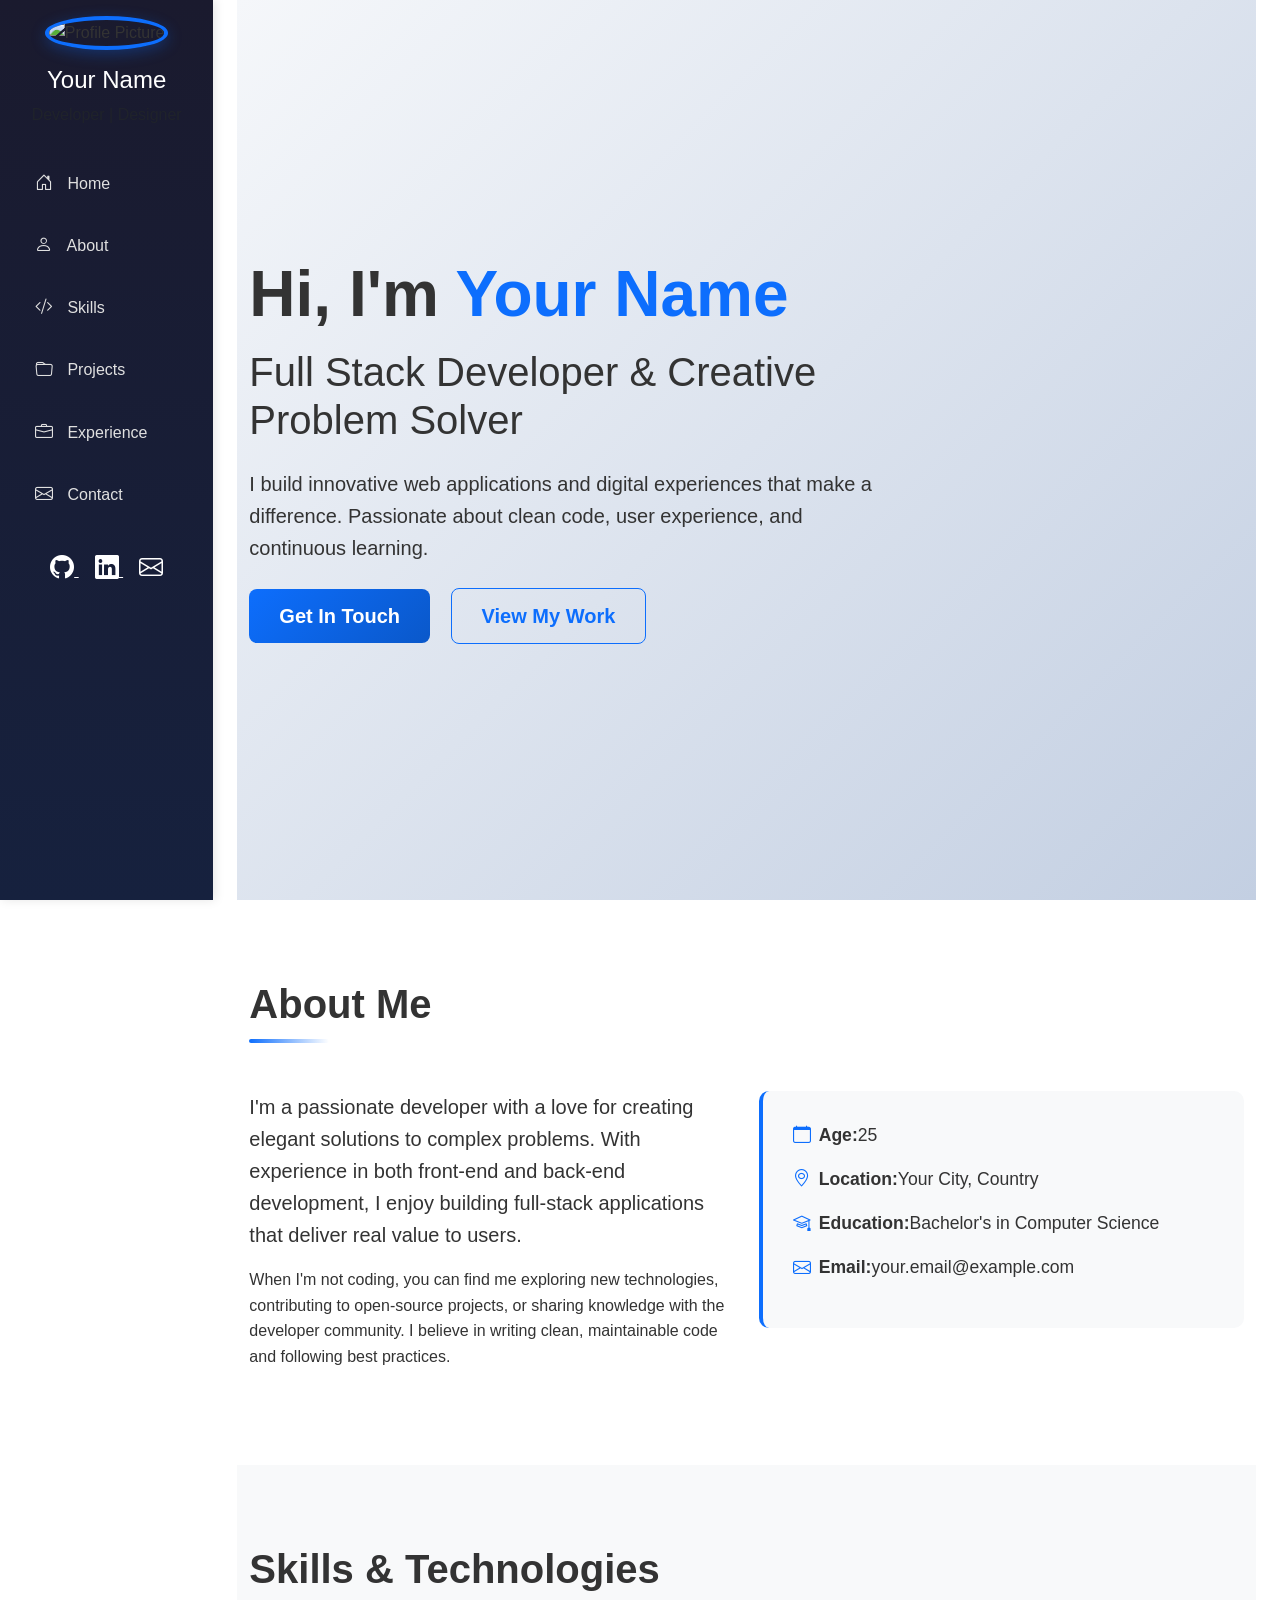
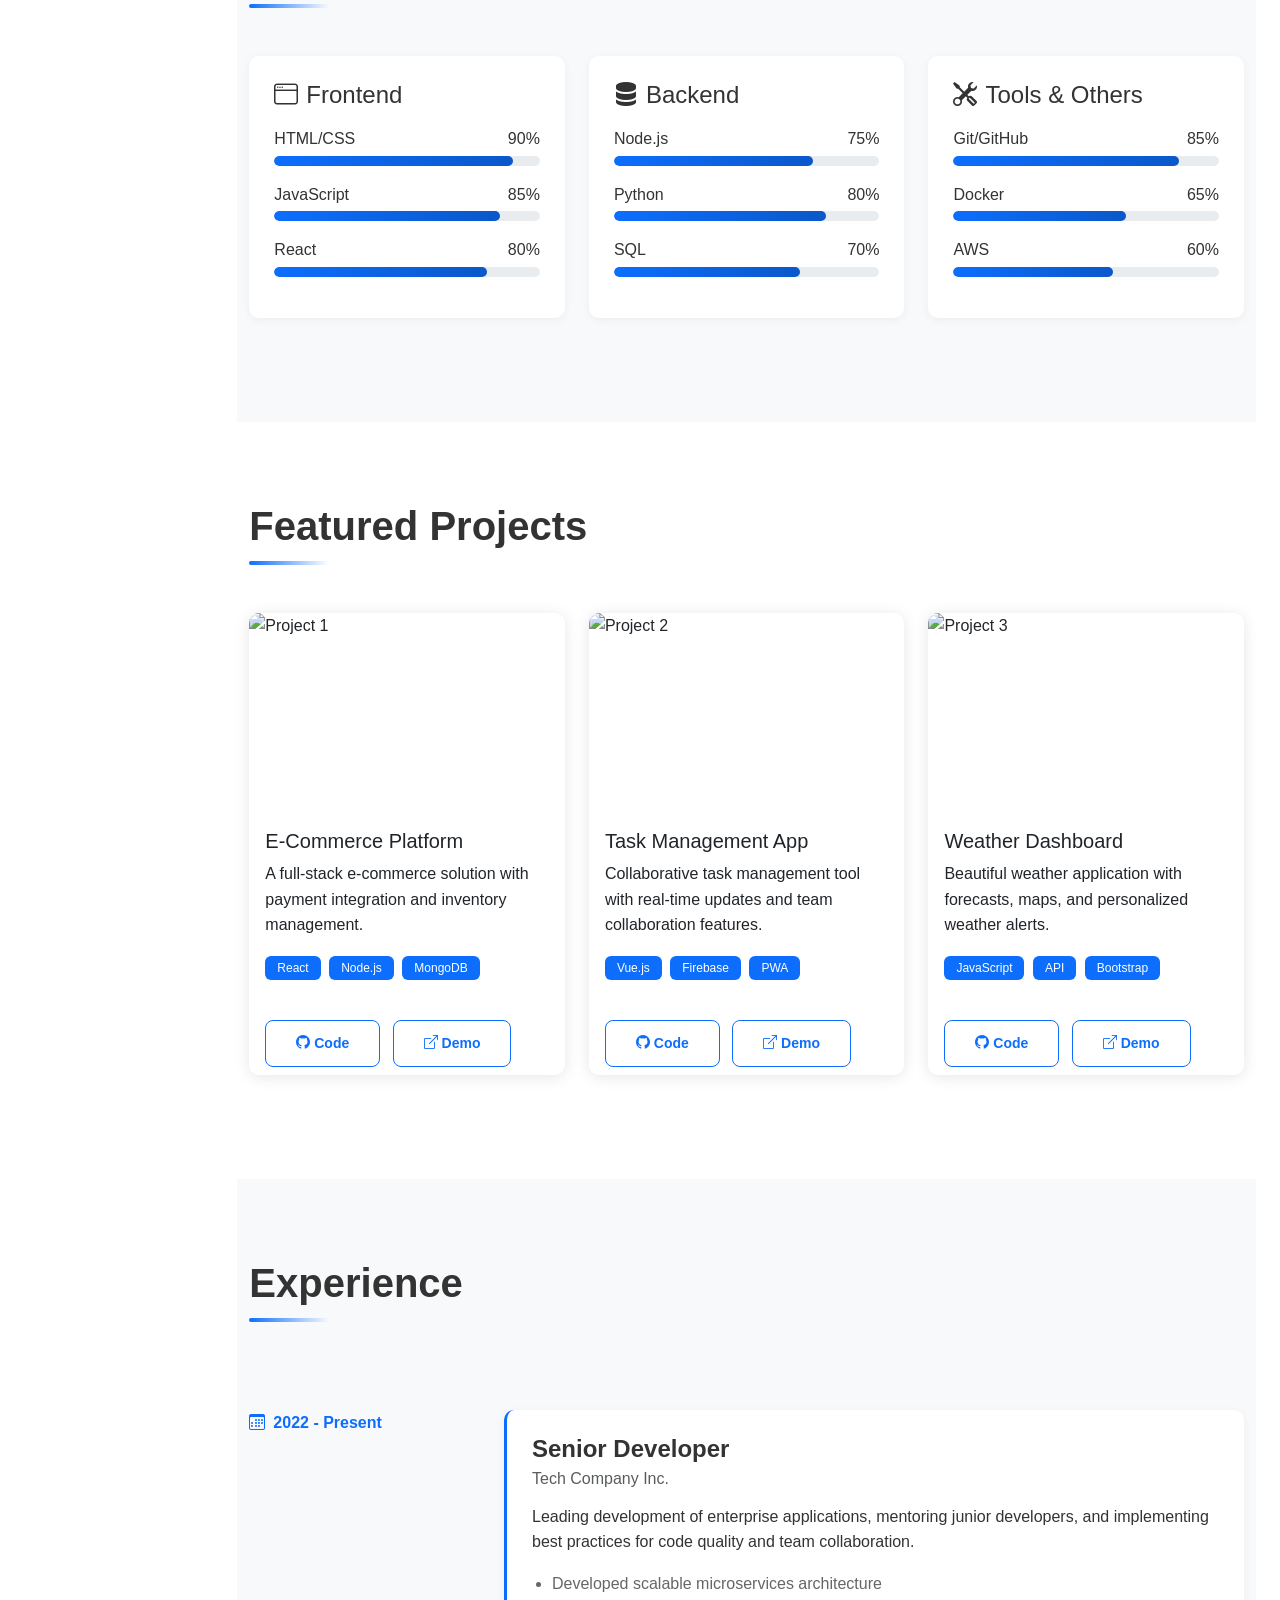
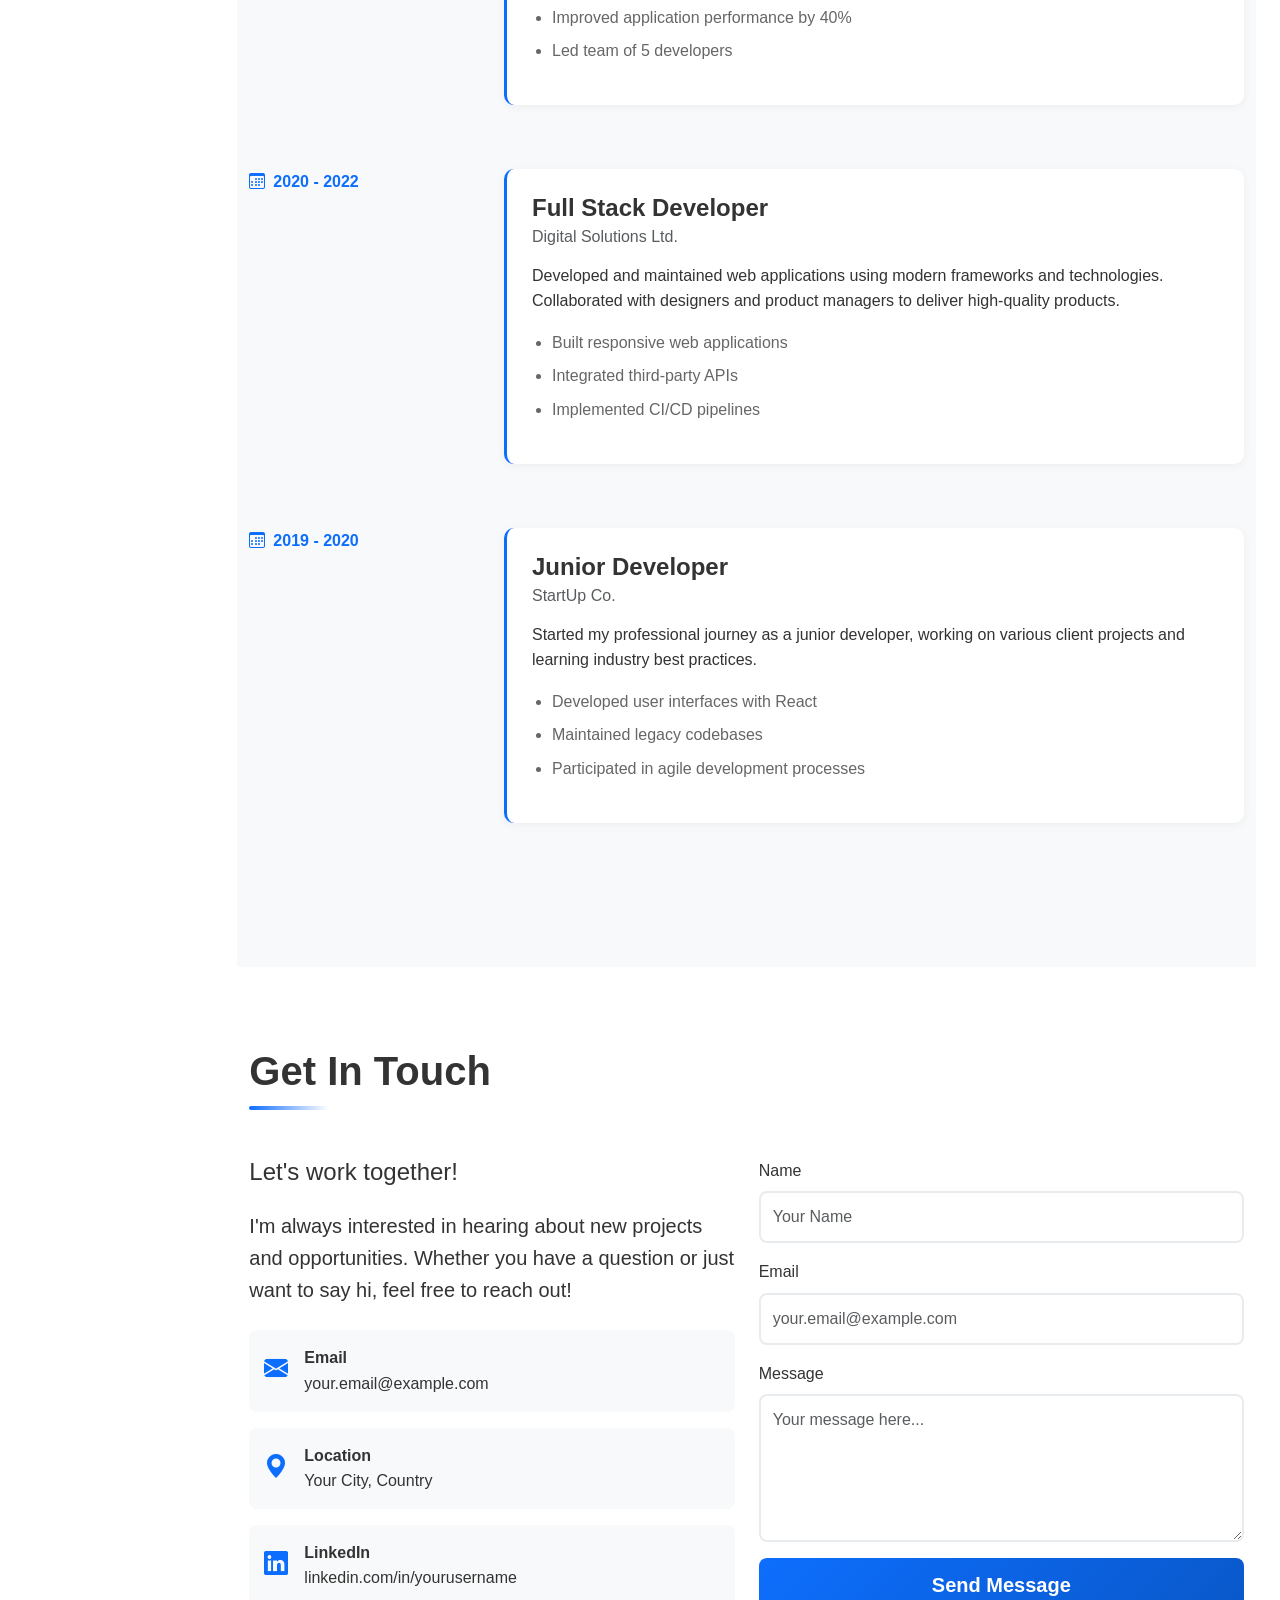
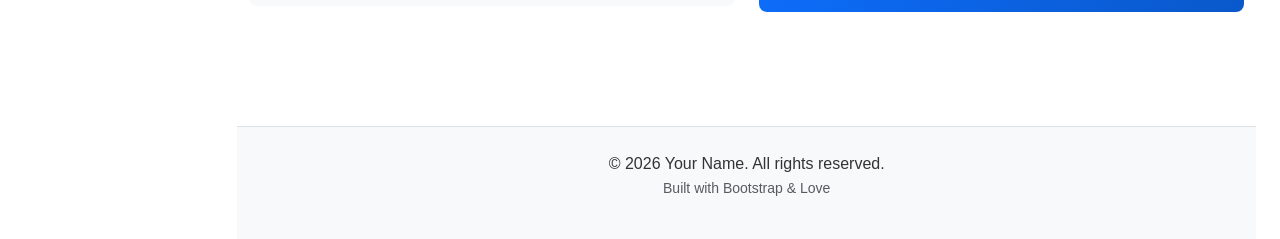
==== index.html @ 47ad9644 "Initial portfolio setup - Professional website with Bootstrap 5" ====
<!DOCTYPE html>
<html lang="en">

<head>
  <meta charset="UTF-8">
  <meta name="viewport" content="width=device-width, initial-scale=1.0">
  <title>Your Name - Portfolio</title>
  <link href="https://cdn.jsdelivr.net/npm/bootstrap@5.3.0-alpha3/dist/css/bootstrap.min.css" rel="stylesheet"
    integrity="sha384-KK94CHFLLe+nY2dmCWGMq91rCGa5gtU4mk92HdvYe+M/SXH301p5ILy+dN9+nJOZ" crossorigin="anonymous">
  <link rel="stylesheet" href="https://cdn.jsdelivr.net/npm/bootstrap-icons@1.10.5/font/bootstrap-icons.css">
  <link rel="stylesheet" href="styles.css">
</head>

<body>
  <div class="container-fluid">
    <div class="row">
      <!-- Sidebar -->
      <nav id="sidebar" class="col-md-3 col-lg-2 d-md-block sidebar collapse">
        <div class="position-sticky pt-3">
          <div class="text-center mb-4">
            <img src="assets/profile.jpg" alt="Profile Picture" class="profile-img rounded-circle mb-3">
            <h4 class="text-white">Your Name</h4>
            <p class="text-muted">Developer | Designer</p>
          </div>

          <ul class="nav flex-column">
            <li class="nav-item">
              <a class="nav-link" href="#home">
                <i class="bi bi-house-door"></i>
                Home
              </a>
            </li>
            <li class="nav-item">
              <a class="nav-link" href="#about">
                <i class="bi bi-person"></i>
                About
              </a>
            </li>
            <li class="nav-item">
              <a class="nav-link" href="#skills">
                <i class="bi bi-code-slash"></i>
                Skills
              </a>
            </li>
            <li class="nav-item">
              <a class="nav-link" href="#projects">
                <i class="bi bi-folder"></i>
                Projects
              </a>
            </li>
            <li class="nav-item">
              <a class="nav-link" href="#experience">
                <i class="bi bi-briefcase"></i>
                Experience
              </a>
            </li>
            <li class="nav-item">
              <a class="nav-link" href="#contact">
                <i class="bi bi-envelope"></i>
                Contact
              </a>
            </li>
          </ul>

          <div class="social-links text-center mt-4">
            <a href="https://github.com/yourusername" target="_blank" class="text-white me-3">
              <i class="bi bi-github fs-4"></i>
            </a>
            <a href="https://linkedin.com/in/yourusername" target="_blank" class="text-white me-3">
              <i class="bi bi-linkedin fs-4"></i>
            </a>
            <a href="mailto:your.email@example.com" class="text-white">
              <i class="bi bi-envelope fs-4"></i>
            </a>
          </div>
        </div>
      </nav>

      <!-- Mobile Navbar Toggle -->
      <nav class="navbar navbar-dark d-md-none mobile-nav">
        <div class="container-fluid">
          <span class="navbar-brand">Your Name</span>
          <button class="navbar-toggler" type="button" data-bs-toggle="collapse" data-bs-target="#sidebar"
            aria-controls="sidebar" aria-expanded="false" aria-label="Toggle navigation">
            <span class="navbar-toggler-icon"></span>
          </button>
        </div>
      </nav>

      <!-- Main Content -->
      <main class="col-md-9 ms-sm-auto col-lg-10 px-md-4 main-content">

        <!-- Home Section -->
        <section id="home" class="section-padding min-vh-100 d-flex align-items-center">
          <div class="container">
            <div class="row">
              <div class="col-lg-8">
                <h1 class="display-3 fw-bold mb-3">Hi, I'm <span class="text-primary">Your Name</span></h1>
                <h2 class="display-6 mb-4">Full Stack Developer & Creative Problem Solver</h2>
                <p class="lead mb-4">
                  I build innovative web applications and digital experiences that make a difference.
                  Passionate about clean code, user experience, and continuous learning.
                </p>
                <a href="#contact" class="btn btn-primary btn-lg me-3">Get In Touch</a>
                <a href="#projects" class="btn btn-outline-primary btn-lg">View My Work</a>
              </div>
            </div>
          </div>
        </section>

        <!-- About Section -->
        <section id="about" class="section-padding">
          <div class="container">
            <h2 class="section-title mb-5">About Me</h2>
            <div class="row">
              <div class="col-lg-6">
                <p class="lead">
                  I'm a passionate developer with a love for creating elegant solutions to complex problems.
                  With experience in both front-end and back-end development, I enjoy building full-stack applications
                  that deliver real value to users.
                </p>
                <p>
                  When I'm not coding, you can find me exploring new technologies, contributing to open-source projects,
                  or sharing knowledge with the developer community. I believe in writing clean, maintainable code and
                  following best practices.
                </p>
              </div>
              <div class="col-lg-6">
                <div class="info-list">
                  <div class="info-item mb-3">
                    <strong><i class="bi bi-calendar me-2"></i>Age:</strong> 25
                  </div>
                  <div class="info-item mb-3">
                    <strong><i class="bi bi-geo-alt me-2"></i>Location:</strong> Your City, Country
                  </div>
                  <div class="info-item mb-3">
                    <strong><i class="bi bi-mortarboard me-2"></i>Education:</strong> Bachelor's in Computer Science
                  </div>
                  <div class="info-item mb-3">
                    <strong><i class="bi bi-envelope me-2"></i>Email:</strong> your.email@example.com
                  </div>
                </div>
              </div>
            </div>
          </div>
        </section>

        <!-- Skills Section -->
        <section id="skills" class="section-padding bg-light">
          <div class="container">
            <h2 class="section-title mb-5">Skills & Technologies</h2>
            <div class="row">
              <!-- Frontend -->
              <div class="col-md-6 col-lg-4 mb-4">
                <div class="skill-category">
                  <h4 class="mb-3"><i class="bi bi-window me-2"></i>Frontend</h4>
                  <div class="skill-item mb-3">
                    <div class="d-flex justify-content-between mb-1">
                      <span>HTML/CSS</span>
                      <span>90%</span>
                    </div>
                    <div class="progress">
                      <div class="progress-bar" role="progressbar" style="width: 90%"></div>
                    </div>
                  </div>
                  <div class="skill-item mb-3">
                    <div class="d-flex justify-content-between mb-1">
                      <span>JavaScript</span>
                      <span>85%</span>
                    </div>
                    <div class="progress">
                      <div class="progress-bar" role="progressbar" style="width: 85%"></div>
                    </div>
                  </div>
                  <div class="skill-item mb-3">
                    <div class="d-flex justify-content-between mb-1">
                      <span>React</span>
                      <span>80%</span>
                    </div>
                    <div class="progress">
                      <div class="progress-bar" role="progressbar" style="width: 80%"></div>
                    </div>
                  </div>
                </div>
              </div>

              <!-- Backend -->
              <div class="col-md-6 col-lg-4 mb-4">
                <div class="skill-category">
                  <h4 class="mb-3"><i class="bi bi-server me-2"></i>Backend</h4>
                  <div class="skill-item mb-3">
                    <div class="d-flex justify-content-between mb-1">
                      <span>Node.js</span>
                      <span>75%</span>
                    </div>
                    <div class="progress">
                      <div class="progress-bar" role="progressbar" style="width: 75%"></div>
                    </div>
                  </div>
                  <div class="skill-item mb-3">
                    <div class="d-flex justify-content-between mb-1">
                      <span>Python</span>
                      <span>80%</span>
                    </div>
                    <div class="progress">
                      <div class="progress-bar" role="progressbar" style="width: 80%"></div>
                    </div>
                  </div>
                  <div class="skill-item mb-3">
                    <div class="d-flex justify-content-between mb-1">
                      <span>SQL</span>
                      <span>70%</span>
                    </div>
                    <div class="progress">
                      <div class="progress-bar" role="progressbar" style="width: 70%"></div>
                    </div>
                  </div>
                </div>
              </div>

              <!-- Tools & Others -->
              <div class="col-md-6 col-lg-4 mb-4">
                <div class="skill-category">
                  <h4 class="mb-3"><i class="bi bi-tools me-2"></i>Tools & Others</h4>
                  <div class="skill-item mb-3">
                    <div class="d-flex justify-content-between mb-1">
                      <span>Git/GitHub</span>
                      <span>85%</span>
                    </div>
                    <div class="progress">
                      <div class="progress-bar" role="progressbar" style="width: 85%"></div>
                    </div>
                  </div>
                  <div class="skill-item mb-3">
                    <div class="d-flex justify-content-between mb-1">
                      <span>Docker</span>
                      <span>65%</span>
                    </div>
                    <div class="progress">
                      <div class="progress-bar" role="progressbar" style="width: 65%"></div>
                    </div>
                  </div>
                  <div class="skill-item mb-3">
                    <div class="d-flex justify-content-between mb-1">
                      <span>AWS</span>
                      <span>60%</span>
                    </div>
                    <div class="progress">
                      <div class="progress-bar" role="progressbar" style="width: 60%"></div>
                    </div>
                  </div>
                </div>
              </div>
            </div>
          </div>
        </section>

        <!-- Projects Section -->
        <section id="projects" class="section-padding">
          <div class="container">
            <h2 class="section-title mb-5">Featured Projects</h2>
            <div class="row">
              <!-- Project 1 -->
              <div class="col-md-6 col-lg-4 mb-4">
                <div class="card project-card h-100">
                  <img src="assets/project1.jpg" class="card-img-top" alt="Project 1">
                  <div class="card-body">
                    <h5 class="card-title">E-Commerce Platform</h5>
                    <p class="card-text">A full-stack e-commerce solution with payment integration and inventory management.</p>
                    <div class="mb-3">
                      <span class="badge bg-primary me-1">React</span>
                      <span class="badge bg-primary me-1">Node.js</span>
                      <span class="badge bg-primary">MongoDB</span>
                    </div>
                  </div>
                  <div class="card-footer bg-transparent">
                    <a href="#" class="btn btn-sm btn-outline-primary me-2">
                      <i class="bi bi-github"></i> Code
                    </a>
                    <a href="#" class="btn btn-sm btn-outline-primary">
                      <i class="bi bi-box-arrow-up-right"></i> Demo
                    </a>
                  </div>
                </div>
              </div>

              <!-- Project 2 -->
              <div class="col-md-6 col-lg-4 mb-4">
                <div class="card project-card h-100">
                  <img src="assets/project2.jpg" class="card-img-top" alt="Project 2">
                  <div class="card-body">
                    <h5 class="card-title">Task Management App</h5>
                    <p class="card-text">Collaborative task management tool with real-time updates and team collaboration features.</p>
                    <div class="mb-3">
                      <span class="badge bg-primary me-1">Vue.js</span>
                      <span class="badge bg-primary me-1">Firebase</span>
                      <span class="badge bg-primary">PWA</span>
                    </div>
                  </div>
                  <div class="card-footer bg-transparent">
                    <a href="#" class="btn btn-sm btn-outline-primary me-2">
                      <i class="bi bi-github"></i> Code
                    </a>
                    <a href="#" class="btn btn-sm btn-outline-primary">
                      <i class="bi bi-box-arrow-up-right"></i> Demo
                    </a>
                  </div>
                </div>
              </div>

              <!-- Project 3 -->
              <div class="col-md-6 col-lg-4 mb-4">
                <div class="card project-card h-100">
                  <img src="assets/project3.jpg" class="card-img-top" alt="Project 3">
                  <div class="card-body">
                    <h5 class="card-title">Weather Dashboard</h5>
                    <p class="card-text">Beautiful weather application with forecasts, maps, and personalized weather alerts.</p>
                    <div class="mb-3">
                      <span class="badge bg-primary me-1">JavaScript</span>
                      <span class="badge bg-primary me-1">API</span>
                      <span class="badge bg-primary">Bootstrap</span>
                    </div>
                  </div>
                  <div class="card-footer bg-transparent">
                    <a href="#" class="btn btn-sm btn-outline-primary me-2">
                      <i class="bi bi-github"></i> Code
                    </a>
                    <a href="#" class="btn btn-sm btn-outline-primary">
                      <i class="bi bi-box-arrow-up-right"></i> Demo
                    </a>
                  </div>
                </div>
              </div>
            </div>
          </div>
        </section>

        <!-- Experience Section -->
        <section id="experience" class="section-padding bg-light">
          <div class="container">
            <h2 class="section-title mb-5">Experience</h2>
            <div class="timeline">
              <!-- Experience 1 -->
              <div class="timeline-item mb-4">
                <div class="row">
                  <div class="col-md-3">
                    <div class="timeline-date">
                      <i class="bi bi-calendar3 me-2"></i>2022 - Present
                    </div>
                  </div>
                  <div class="col-md-9">
                    <div class="timeline-content">
                      <h4>Senior Developer</h4>
                      <h6 class="text-muted mb-3">Tech Company Inc.</h6>
                      <p>Leading development of enterprise applications, mentoring junior developers, and implementing best practices for code quality and team collaboration.</p>
                      <ul>
                        <li>Developed scalable microservices architecture</li>
                        <li>Improved application performance by 40%</li>
                        <li>Led team of 5 developers</li>
                      </ul>
                    </div>
                  </div>
                </div>
              </div>

              <!-- Experience 2 -->
              <div class="timeline-item mb-4">
                <div class="row">
                  <div class="col-md-3">
                    <div class="timeline-date">
                      <i class="bi bi-calendar3 me-2"></i>2020 - 2022
                    </div>
                  </div>
                  <div class="col-md-9">
                    <div class="timeline-content">
                      <h4>Full Stack Developer</h4>
                      <h6 class="text-muted mb-3">Digital Solutions Ltd.</h6>
                      <p>Developed and maintained web applications using modern frameworks and technologies. Collaborated with designers and product managers to deliver high-quality products.</p>
                      <ul>
                        <li>Built responsive web applications</li>
                        <li>Integrated third-party APIs</li>
                        <li>Implemented CI/CD pipelines</li>
                      </ul>
                    </div>
                  </div>
                </div>
              </div>

              <!-- Experience 3 -->
              <div class="timeline-item mb-4">
                <div class="row">
                  <div class="col-md-3">
                    <div class="timeline-date">
                      <i class="bi bi-calendar3 me-2"></i>2019 - 2020
                    </div>
                  </div>
                  <div class="col-md-9">
                    <div class="timeline-content">
                      <h4>Junior Developer</h4>
                      <h6 class="text-muted mb-3">StartUp Co.</h6>
                      <p>Started my professional journey as a junior developer, working on various client projects and learning industry best practices.</p>
                      <ul>
                        <li>Developed user interfaces with React</li>
                        <li>Maintained legacy codebases</li>
                        <li>Participated in agile development processes</li>
                      </ul>
                    </div>
                  </div>
                </div>
              </div>
            </div>
          </div>
        </section>

        <!-- Contact Section -->
        <section id="contact" class="section-padding">
          <div class="container">
            <h2 class="section-title mb-5">Get In Touch</h2>
            <div class="row">
              <div class="col-lg-6 mb-4">
                <h4 class="mb-4">Let's work together!</h4>
                <p class="lead mb-4">
                  I'm always interested in hearing about new projects and opportunities.
                  Whether you have a question or just want to say hi, feel free to reach out!
                </p>
                <div class="contact-info">
                  <div class="contact-item mb-3">
                    <i class="bi bi-envelope-fill text-primary me-3 fs-4"></i>
                    <div>
                      <strong>Email</strong>
                      <p class="mb-0">your.email@example.com</p>
                    </div>
                  </div>
                  <div class="contact-item mb-3">
                    <i class="bi bi-geo-alt-fill text-primary me-3 fs-4"></i>
                    <div>
                      <strong>Location</strong>
                      <p class="mb-0">Your City, Country</p>
                    </div>
                  </div>
                  <div class="contact-item mb-3">
                    <i class="bi bi-linkedin text-primary me-3 fs-4"></i>
                    <div>
                      <strong>LinkedIn</strong>
                      <p class="mb-0">linkedin.com/in/yourusername</p>
                    </div>
                  </div>
                </div>
              </div>
              <div class="col-lg-6">
                <form>
                  <div class="mb-3">
                    <label for="name" class="form-label">Name</label>
                    <input type="text" class="form-control" id="name" placeholder="Your Name">
                  </div>
                  <div class="mb-3">
                    <label for="email" class="form-label">Email</label>
                    <input type="email" class="form-control" id="email" placeholder="your.email@example.com">
                  </div>
                  <div class="mb-3">
                    <label for="message" class="form-label">Message</label>
                    <textarea class="form-control" id="message" rows="5" placeholder="Your message here..."></textarea>
                  </div>
                  <button type="submit" class="btn btn-primary btn-lg w-100">Send Message</button>
                </form>
              </div>
            </div>
          </div>
        </section>

        <!-- Footer -->
        <footer class="footer py-4 text-center">
          <div class="container">
            <p class="mb-0">&copy; 2024 Your Name. All rights reserved.</p>
            <p class="text-muted small">Built with Bootstrap & Love</p>
          </div>
        </footer>

      </main>
    </div>
  </div>

  <script src="https://cdn.jsdelivr.net/npm/bootstrap@5.3.0-alpha3/dist/js/bootstrap.bundle.min.js"
    integrity="sha384-ENjdO4Dr2bkBIFxQpeoTz1HIcje39Wm4jDKdf19U8gI4ddQ3GYNS7NTKfAdVQSZe"
    crossorigin="anonymous"></script>
  <script src="script.js"></script>
</body>

</html>
---- styles.css ----
/* General Styles */
:root {
  --primary-color: #0d6efd;
  --dark-bg: #1a1a2e;
  --darker-bg: #16213e;
  --text-light: #e0e0e0;
  --text-muted: #9ca3af;
}

* {
  margin: 0;
  padding: 0;
  box-sizing: border-box;
}

html {
  scroll-behavior: smooth;
}

body {
  font-family: 'Segoe UI', Tahoma, Geneva, Verdana, sans-serif;
  line-height: 1.6;
  color: #333;
  overflow-x: hidden;
}

/* Sidebar Styles */
#sidebar {
  background: linear-gradient(180deg, var(--dark-bg) 0%, var(--darker-bg) 100%);
  min-height: 100vh;
  padding: 0;
  position: fixed;
  top: 0;
  bottom: 0;
  left: 0;
  z-index: 100;
  box-shadow: 2px 0 10px rgba(0, 0, 0, 0.1);
}

.profile-img {
  width: 150px;
  height: 150px;
  object-fit: cover;
  border: 4px solid var(--primary-color);
  box-shadow: 0 4px 15px rgba(13, 110, 253, 0.3);
}

#sidebar .nav-link {
  color: var(--text-light);
  padding: 12px 20px;
  margin: 5px 15px;
  border-radius: 8px;
  transition: all 0.3s ease;
  font-weight: 500;
}

#sidebar .nav-link:hover,
#sidebar .nav-link:focus {
  background-color: var(--primary-color);
  color: white;
  transform: translateX(5px);
}

#sidebar .nav-link i {
  margin-right: 10px;
  font-size: 1.1rem;
}

.social-links a {
  transition: transform 0.3s ease, color 0.3s ease;
}

.social-links a:hover {
  transform: scale(1.2);
  color: var(--primary-color) !important;
}

/* Mobile Navigation */
.mobile-nav {
  background-color: var(--dark-bg);
  position: fixed;
  top: 0;
  left: 0;
  right: 0;
  z-index: 1000;
}

/* Main Content */
.main-content {
  margin-left: 0;
  padding-top: 70px;
}

@media (min-width: 768px) {
  .main-content {
    padding-top: 0;
  }
  .mobile-nav {
    display: none;
  }
}

/* Section Styles */
.section-padding {
  padding: 80px 0;
}

.section-title {
  font-size: 2.5rem;
  font-weight: 700;
  position: relative;
  padding-bottom: 15px;
  margin-bottom: 30px;
}

.section-title::after {
  content: '';
  position: absolute;
  left: 0;
  bottom: 0;
  width: 80px;
  height: 4px;
  background: linear-gradient(90deg, var(--primary-color), transparent);
  border-radius: 2px;
}

/* Home Section */
#home {
  background: linear-gradient(135deg, #f5f7fa 0%, #c3cfe2 100%);
}

#home h1 {
  animation: fadeInUp 0.8s ease;
}

#home h2 {
  animation: fadeInUp 1s ease;
}

#home p {
  animation: fadeInUp 1.2s ease;
}

@keyframes fadeInUp {
  from {
    opacity: 0;
    transform: translateY(30px);
  }
  to {
    opacity: 1;
    transform: translateY(0);
  }
}

/* About Section */
.info-list {
  background: #f8f9fa;
  padding: 30px;
  border-radius: 10px;
  border-left: 4px solid var(--primary-color);
}

.info-item {
  display: flex;
  align-items: center;
  font-size: 1.1rem;
}

.info-item i {
  color: var(--primary-color);
}

/* Skills Section */
.skill-category {
  background: white;
  padding: 25px;
  border-radius: 10px;
  box-shadow: 0 2px 10px rgba(0, 0, 0, 0.05);
  transition: transform 0.3s ease, box-shadow 0.3s ease;
}

.skill-category:hover {
  transform: translateY(-5px);
  box-shadow: 0 5px 20px rgba(0, 0, 0, 0.1);
}

.progress {
  height: 10px;
  border-radius: 5px;
  background-color: #e9ecef;
}

.progress-bar {
  background: linear-gradient(90deg, var(--primary-color), #0a58ca);
  border-radius: 5px;
  transition: width 1s ease;
}

/* Projects Section */
.project-card {
  border: none;
  border-radius: 10px;
  overflow: hidden;
  box-shadow: 0 2px 15px rgba(0, 0, 0, 0.1);
  transition: transform 0.3s ease, box-shadow 0.3s ease;
}

.project-card:hover {
  transform: translateY(-10px);
  box-shadow: 0 10px 30px rgba(0, 0, 0, 0.2);
}

.project-card img {
  height: 200px;
  object-fit: cover;
  transition: transform 0.3s ease;
}

.project-card:hover img {
  transform: scale(1.1);
}

.project-card .card-footer {
  border-top: none;
}

.badge {
  padding: 6px 12px;
  font-weight: 500;
}

/* Experience Section */
.timeline {
  position: relative;
  padding: 20px 0;
}

.timeline-item {
  position: relative;
  padding: 20px 0;
}

.timeline-date {
  font-weight: 600;
  color: var(--primary-color);
  font-size: 1rem;
}

.timeline-content {
  background: white;
  padding: 25px;
  border-radius: 10px;
  box-shadow: 0 2px 10px rgba(0, 0, 0, 0.05);
  border-left: 3px solid var(--primary-color);
  transition: transform 0.3s ease, box-shadow 0.3s ease;
}

.timeline-content:hover {
  transform: translateX(5px);
  box-shadow: 0 5px 20px rgba(0, 0, 0, 0.1);
}

.timeline-content h4 {
  color: #333;
  font-weight: 700;
  margin-bottom: 5px;
}

.timeline-content ul {
  margin-top: 15px;
  padding-left: 20px;
}

.timeline-content li {
  margin-bottom: 8px;
  color: #666;
}

/* Contact Section */
.contact-item {
  display: flex;
  align-items: flex-start;
  padding: 15px;
  background: #f8f9fa;
  border-radius: 8px;
  transition: transform 0.3s ease;
}

.contact-item:hover {
  transform: translateX(5px);
  background: #e9ecef;
}

.contact-item i {
  margin-top: 5px;
}

.form-control {
  border: 2px solid #e9ecef;
  padding: 12px;
  border-radius: 8px;
  transition: border-color 0.3s ease;
}

.form-control:focus {
  border-color: var(--primary-color);
  box-shadow: 0 0 0 0.2rem rgba(13, 110, 253, 0.1);
}

/* Footer */
.footer {
  background-color: #f8f9fa;
  border-top: 1px solid #dee2e6;
}

/* Button Styles */
.btn {
  padding: 12px 30px;
  border-radius: 8px;
  font-weight: 600;
  transition: all 0.3s ease;
}

.btn-primary {
  background: linear-gradient(135deg, var(--primary-color), #0a58ca);
  border: none;
}

.btn-primary:hover {
  transform: translateY(-2px);
  box-shadow: 0 5px 15px rgba(13, 110, 253, 0.3);
}

.btn-outline-primary:hover {
  transform: translateY(-2px);
}

/* Responsive Design */
@media (max-width: 767px) {
  .section-title {
    font-size: 2rem;
  }

  #home h1 {
    font-size: 2.5rem;
  }

  #home h2 {
    font-size: 1.5rem;
  }

  .section-padding {
    padding: 50px 0;
  }

  .profile-img {
    width: 120px;
    height: 120px;
  }

  #sidebar {
    position: relative;
    min-height: auto;
  }
}

@media (max-width: 576px) {
  .btn-lg {
    padding: 10px 20px;
    font-size: 1rem;
  }

  .timeline-content {
    padding: 15px;
  }
}

/* Loading Animation */
@keyframes pulse {
  0%, 100% {
    opacity: 1;
  }
  50% {
    opacity: 0.5;
  }
}

.loading {
  animation: pulse 1.5s ease-in-out infinite;
}

/* Scroll to Top Button */
.scroll-to-top {
  position: fixed;
  bottom: 30px;
  right: 30px;
  width: 50px;
  height: 50px;
  background: var(--primary-color);
  color: white;
  border-radius: 50%;
  display: flex;
  align-items: center;
  justify-content: center;
  cursor: pointer;
  opacity: 0;
  transition: opacity 0.3s ease, transform 0.3s ease;
  z-index: 1000;
}

.scroll-to-top.visible {
  opacity: 1;
}

.scroll-to-top:hover {
  transform: translateY(-5px);
  box-shadow: 0 5px 15px rgba(13, 110, 253, 0.4);
}
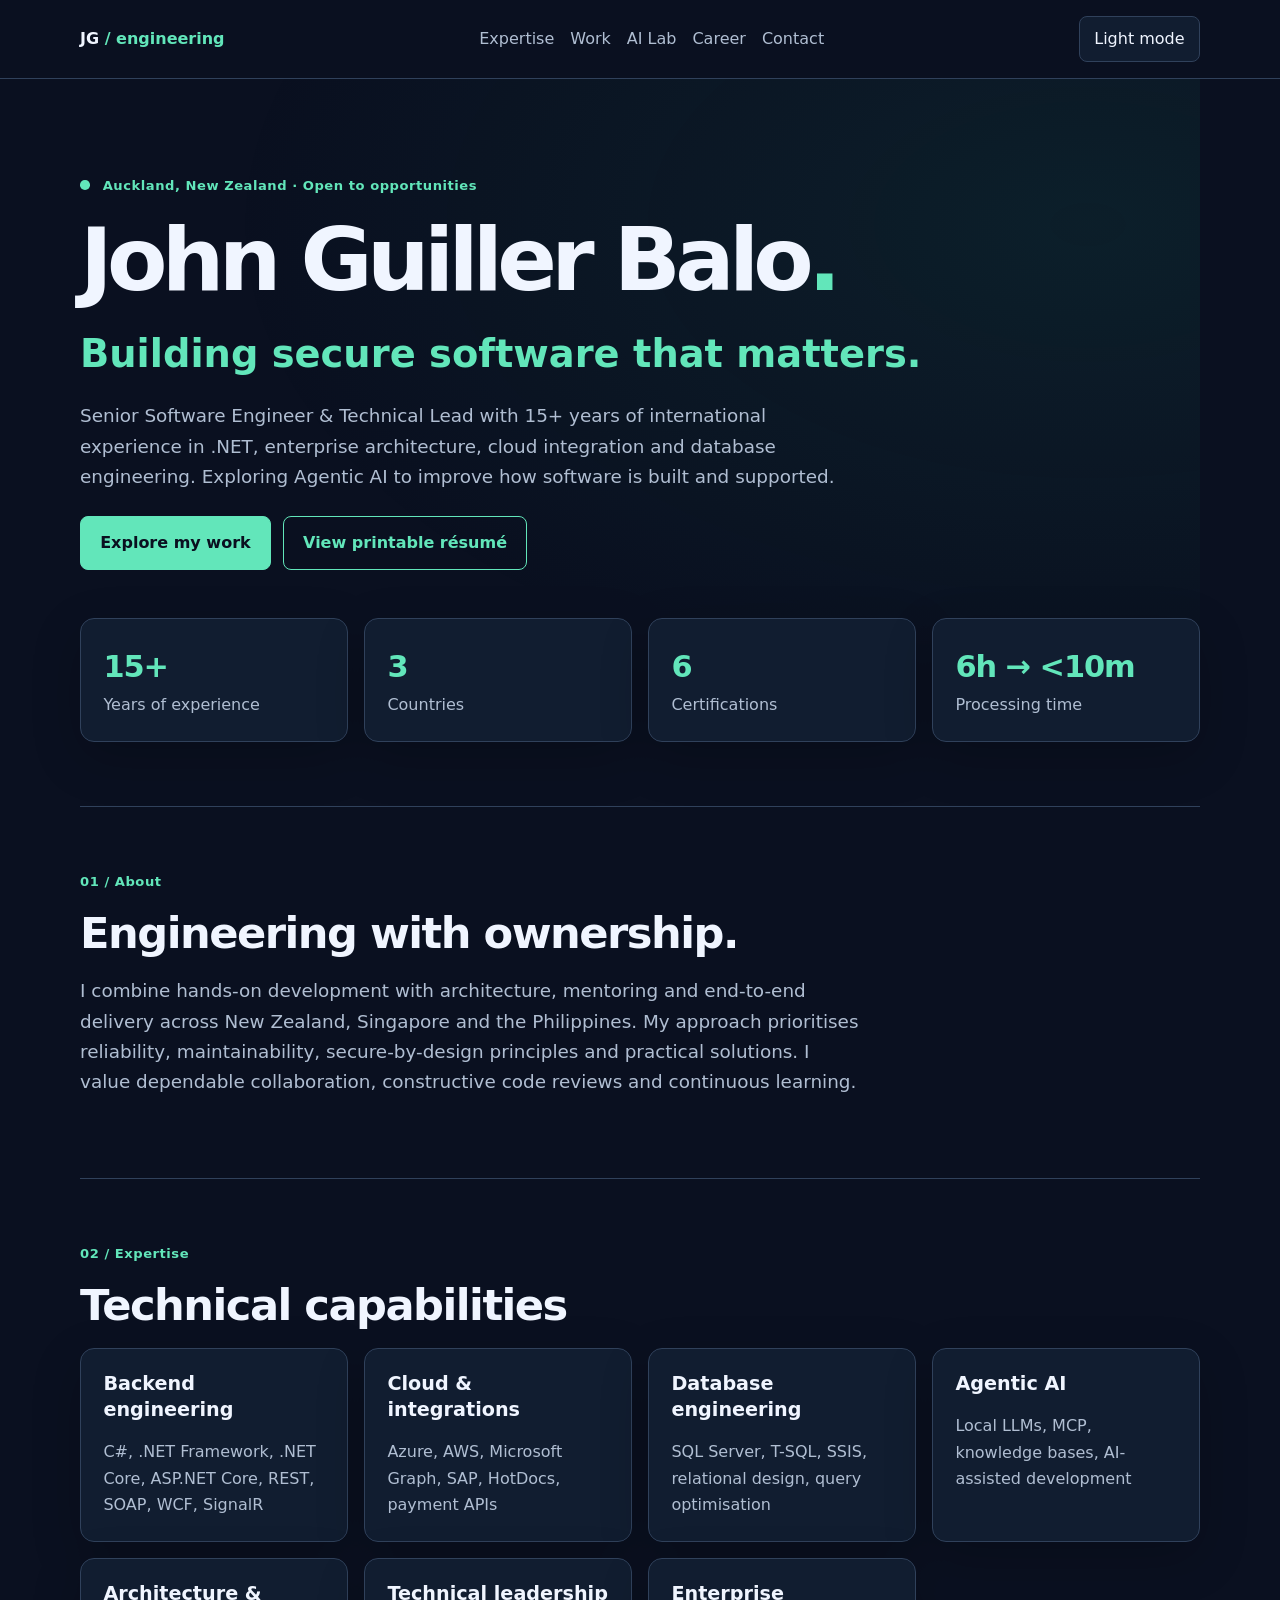
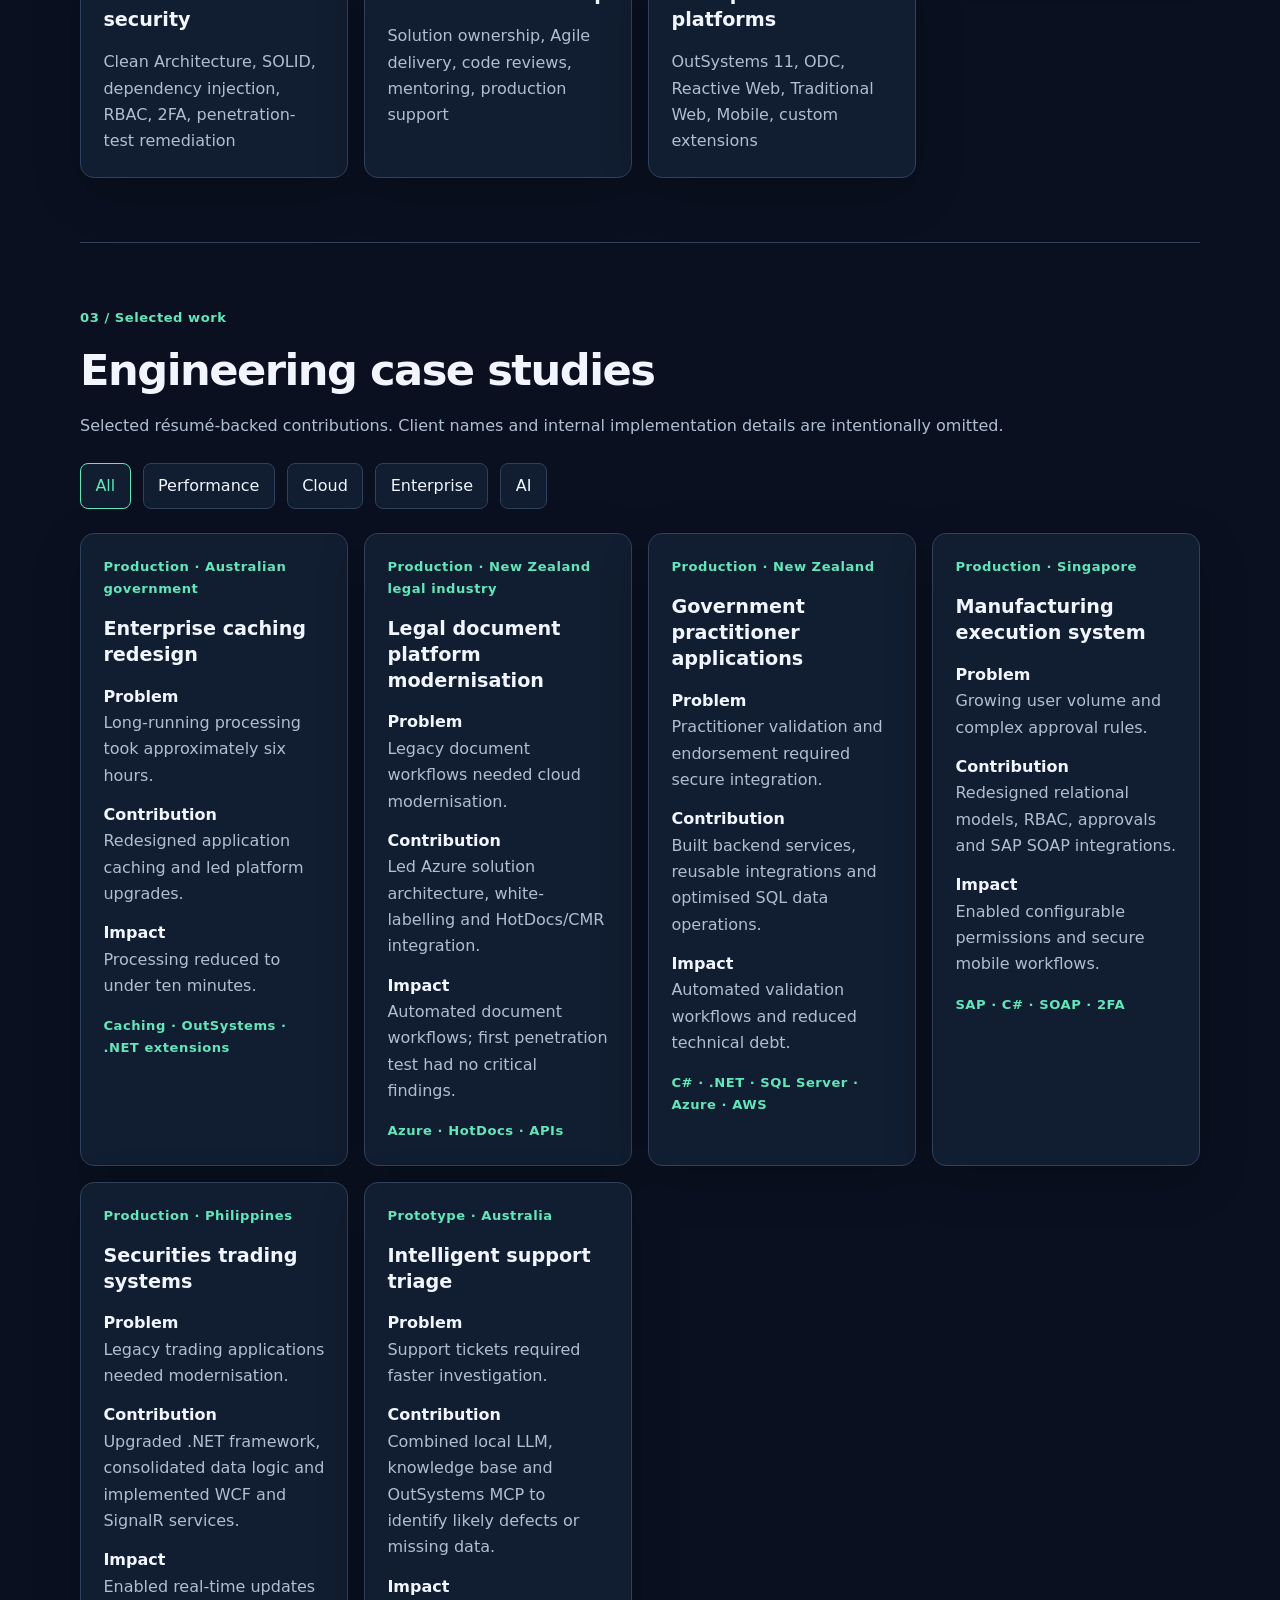
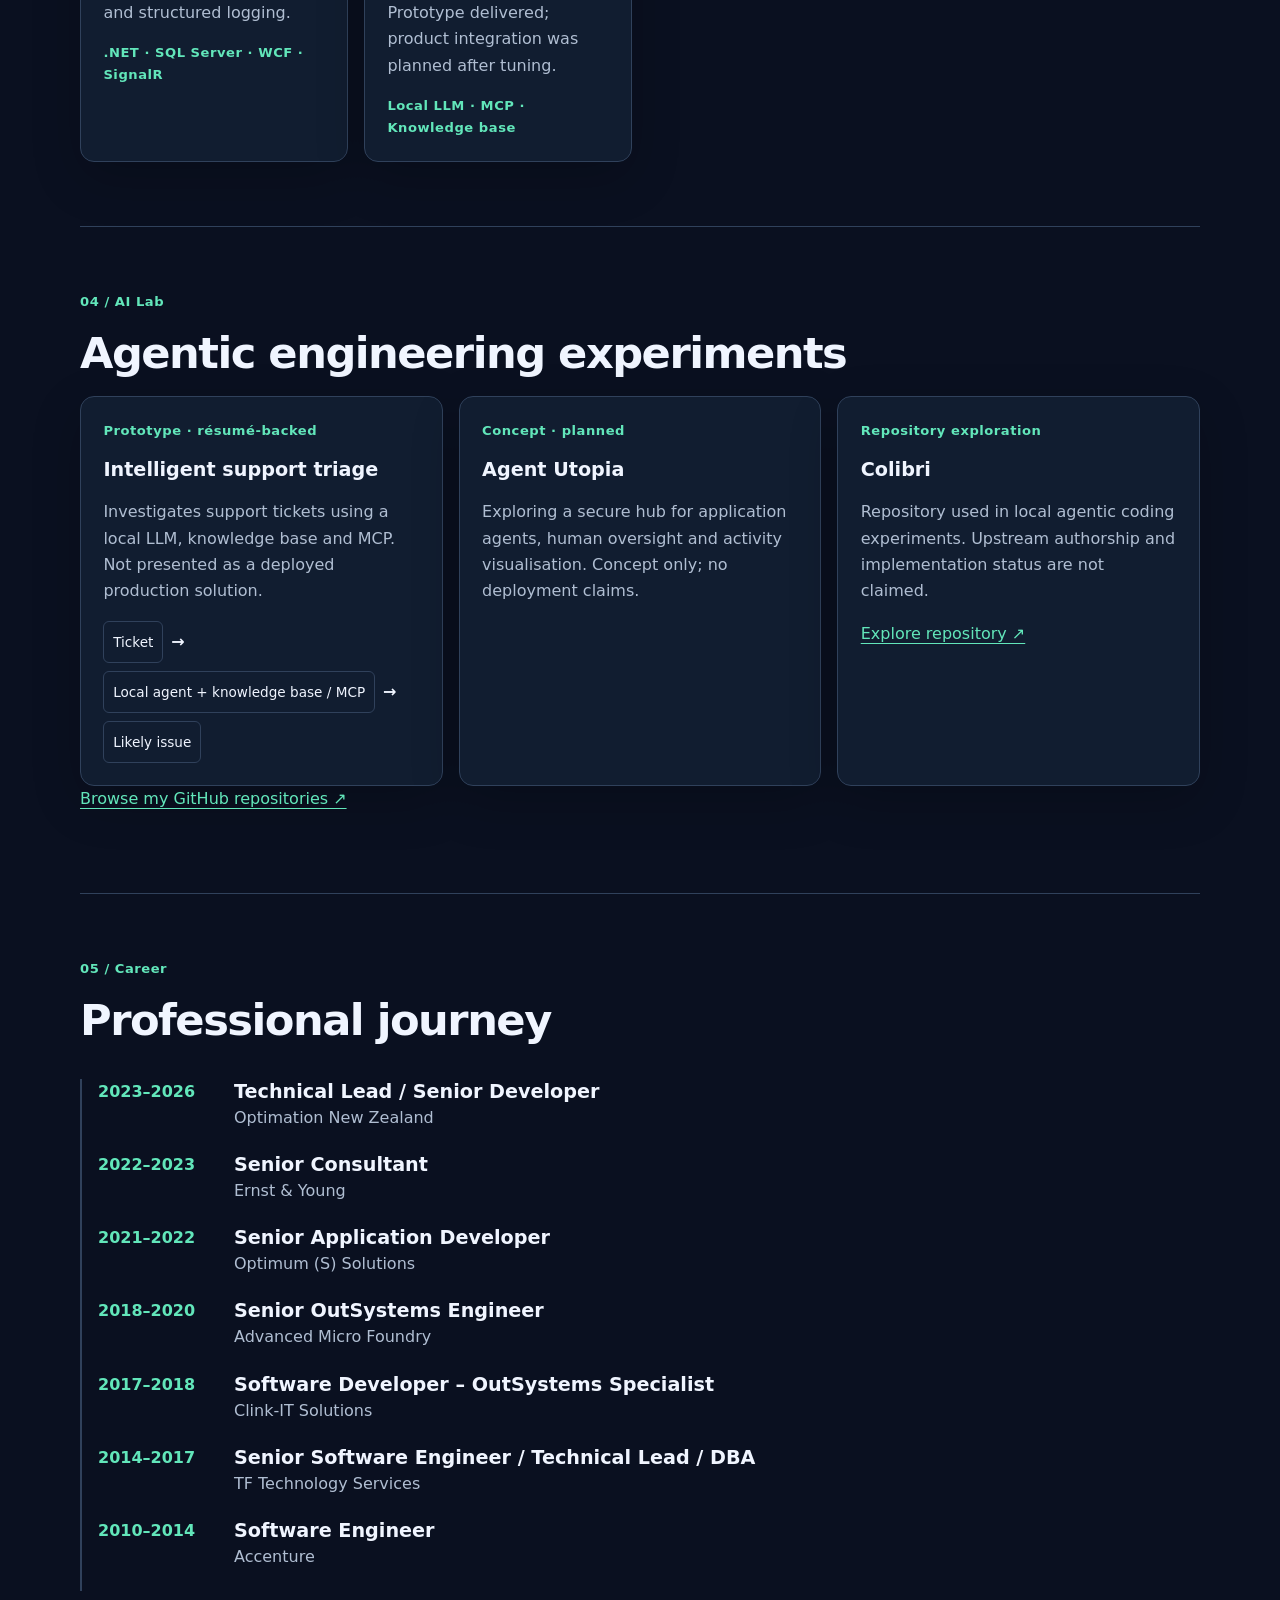
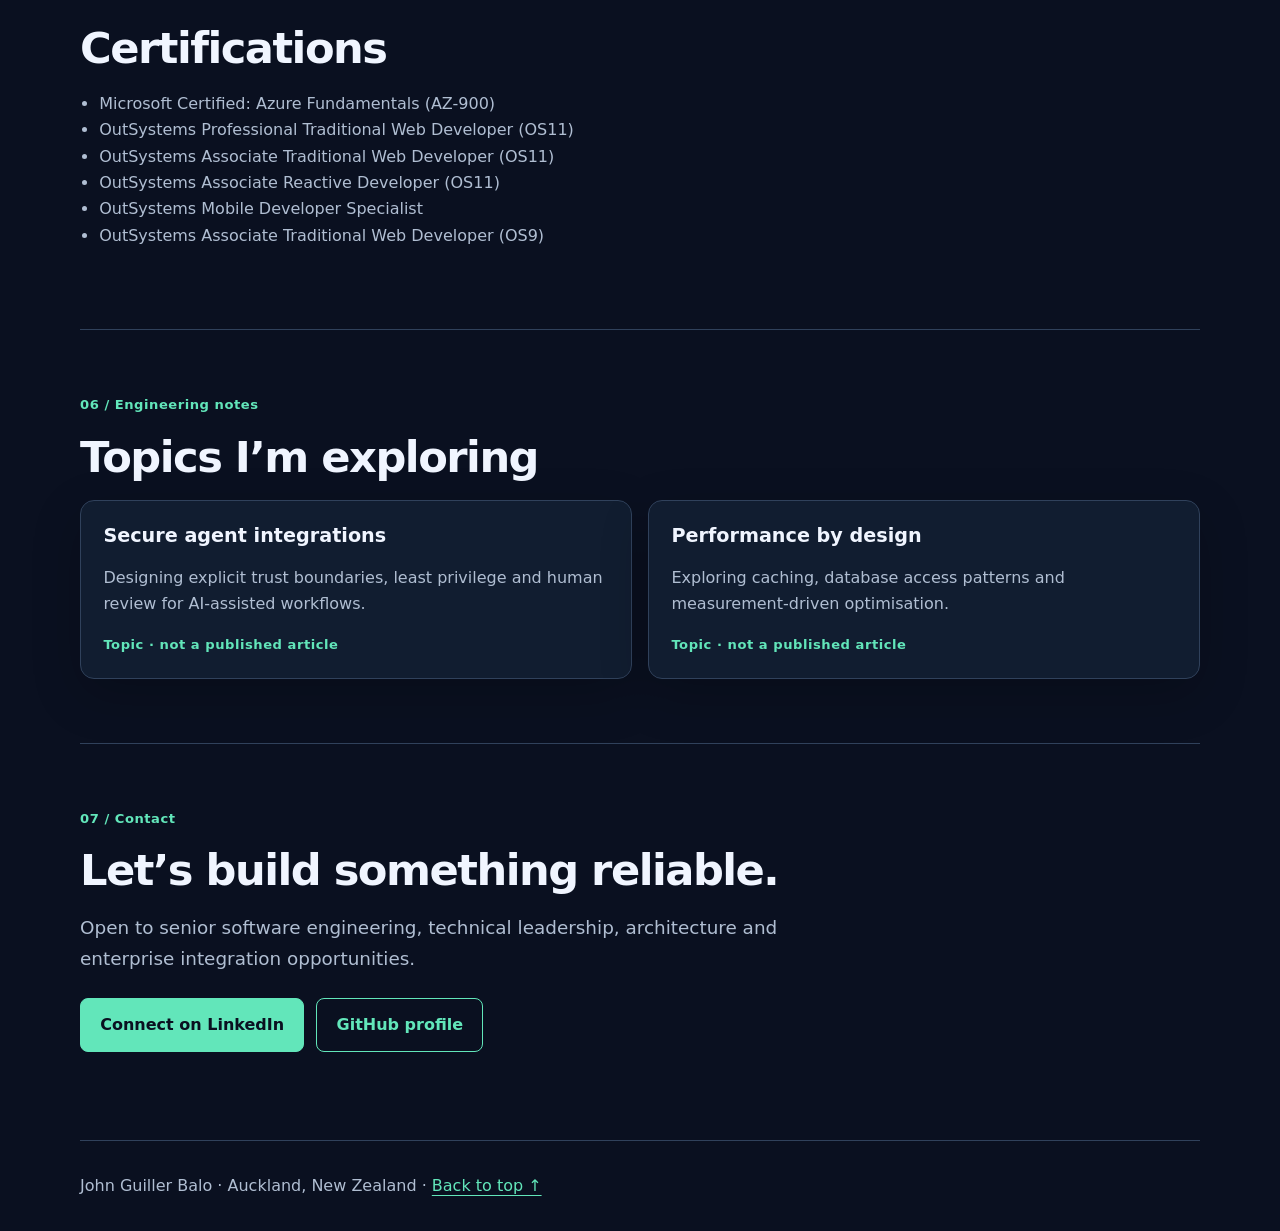
==== commit d8f630c7: "Build responsive professional engineering portfolio" ====
--- a/index.html
+++ b/index.html
@@ -1,489 +1,11 @@
-<!DOCTYPE html>
-<html lang="en">
-
-<head>
-  <meta charset="UTF-8">
-  <meta name="viewport" content="width=device-width, initial-scale=1.0">
-  <title>Your Name - Portfolio</title>
-  <link href="https://cdn.jsdelivr.net/npm/bootstrap@5.3.0-alpha3/dist/css/bootstrap.min.css" rel="stylesheet"
-    integrity="sha384-KK94CHFLLe+nY2dmCWGMq91rCGa5gtU4mk92HdvYe+M/SXH301p5ILy+dN9+nJOZ" crossorigin="anonymous">
-  <link rel="stylesheet" href="https://cdn.jsdelivr.net/npm/bootstrap-icons@1.10.5/font/bootstrap-icons.css">
-  <link rel="stylesheet" href="styles.css">
-</head>
-
-<body>
-  <div class="container-fluid">
-    <div class="row">
-      <!-- Sidebar -->
-      <nav id="sidebar" class="col-md-3 col-lg-2 d-md-block sidebar collapse">
-        <div class="position-sticky pt-3">
-          <div class="text-center mb-4">
-            <img src="assets/profile.jpg" alt="Profile Picture" class="profile-img rounded-circle mb-3">
-            <h4 class="text-white">Your Name</h4>
-            <p class="text-muted">Developer | Designer</p>
-          </div>
-
-          <ul class="nav flex-column">
-            <li class="nav-item">
-              <a class="nav-link" href="#home">
-                <i class="bi bi-house-door"></i>
-                Home
-              </a>
-            </li>
-            <li class="nav-item">
-              <a class="nav-link" href="#about">
-                <i class="bi bi-person"></i>
-                About
-              </a>
-            </li>
-            <li class="nav-item">
-              <a class="nav-link" href="#skills">
-                <i class="bi bi-code-slash"></i>
-                Skills
-              </a>
-            </li>
-            <li class="nav-item">
-              <a class="nav-link" href="#projects">
-                <i class="bi bi-folder"></i>
-                Projects
-              </a>
-            </li>
-            <li class="nav-item">
-              <a class="nav-link" href="#experience">
-                <i class="bi bi-briefcase"></i>
-                Experience
-              </a>
-            </li>
-            <li class="nav-item">
-              <a class="nav-link" href="#contact">
-                <i class="bi bi-envelope"></i>
-                Contact
-              </a>
-            </li>
-          </ul>
-
-          <div class="social-links text-center mt-4">
-            <a href="https://github.com/yourusername" target="_blank" class="text-white me-3">
-              <i class="bi bi-github fs-4"></i>
-            </a>
-            <a href="https://linkedin.com/in/yourusername" target="_blank" class="text-white me-3">
-              <i class="bi bi-linkedin fs-4"></i>
-            </a>
-            <a href="mailto:your.email@example.com" class="text-white">
-              <i class="bi bi-envelope fs-4"></i>
-            </a>
-          </div>
-        </div>
-      </nav>
-
-      <!-- Mobile Navbar Toggle -->
-      <nav class="navbar navbar-dark d-md-none mobile-nav">
-        <div class="container-fluid">
-          <span class="navbar-brand">Your Name</span>
-          <button class="navbar-toggler" type="button" data-bs-toggle="collapse" data-bs-target="#sidebar"
-            aria-controls="sidebar" aria-expanded="false" aria-label="Toggle navigation">
-            <span class="navbar-toggler-icon"></span>
-          </button>
-        </div>
-      </nav>
-
-      <!-- Main Content -->
-      <main class="col-md-9 ms-sm-auto col-lg-10 px-md-4 main-content">
-
-        <!-- Home Section -->
-        <section id="home" class="section-padding min-vh-100 d-flex align-items-center">
-          <div class="container">
-            <div class="row">
-              <div class="col-lg-8">
-                <h1 class="display-3 fw-bold mb-3">Hi, I'm <span class="text-primary">Your Name</span></h1>
-                <h2 class="display-6 mb-4">Full Stack Developer & Creative Problem Solver</h2>
-                <p class="lead mb-4">
-                  I build innovative web applications and digital experiences that make a difference.
-                  Passionate about clean code, user experience, and continuous learning.
-                </p>
-                <a href="#contact" class="btn btn-primary btn-lg me-3">Get In Touch</a>
-                <a href="#projects" class="btn btn-outline-primary btn-lg">View My Work</a>
-              </div>
-            </div>
-          </div>
-        </section>
-
-        <!-- About Section -->
-        <section id="about" class="section-padding">
-          <div class="container">
-            <h2 class="section-title mb-5">About Me</h2>
-            <div class="row">
-              <div class="col-lg-6">
-                <p class="lead">
-                  I'm a passionate developer with a love for creating elegant solutions to complex problems.
-                  With experience in both front-end and back-end development, I enjoy building full-stack applications
-                  that deliver real value to users.
-                </p>
-                <p>
-                  When I'm not coding, you can find me exploring new technologies, contributing to open-source projects,
-                  or sharing knowledge with the developer community. I believe in writing clean, maintainable code and
-                  following best practices.
-                </p>
-              </div>
-              <div class="col-lg-6">
-                <div class="info-list">
-                  <div class="info-item mb-3">
-                    <strong><i class="bi bi-calendar me-2"></i>Age:</strong> 25
-                  </div>
-                  <div class="info-item mb-3">
-                    <strong><i class="bi bi-geo-alt me-2"></i>Location:</strong> Your City, Country
-                  </div>
-                  <div class="info-item mb-3">
-                    <strong><i class="bi bi-mortarboard me-2"></i>Education:</strong> Bachelor's in Computer Science
-                  </div>
-                  <div class="info-item mb-3">
-                    <strong><i class="bi bi-envelope me-2"></i>Email:</strong> your.email@example.com
-                  </div>
-                </div>
-              </div>
-            </div>
-          </div>
-        </section>
-
-        <!-- Skills Section -->
-        <section id="skills" class="section-padding bg-light">
-          <div class="container">
-            <h2 class="section-title mb-5">Skills & Technologies</h2>
-            <div class="row">
-              <!-- Frontend -->
-              <div class="col-md-6 col-lg-4 mb-4">
-                <div class="skill-category">
-                  <h4 class="mb-3"><i class="bi bi-window me-2"></i>Frontend</h4>
-                  <div class="skill-item mb-3">
-                    <div class="d-flex justify-content-between mb-1">
-                      <span>HTML/CSS</span>
-                      <span>90%</span>
-                    </div>
-                    <div class="progress">
-                      <div class="progress-bar" role="progressbar" style="width: 90%"></div>
-                    </div>
-                  </div>
-                  <div class="skill-item mb-3">
-                    <div class="d-flex justify-content-between mb-1">
-                      <span>JavaScript</span>
-                      <span>85%</span>
-                    </div>
-                    <div class="progress">
-                      <div class="progress-bar" role="progressbar" style="width: 85%"></div>
-                    </div>
-                  </div>
-                  <div class="skill-item mb-3">
-                    <div class="d-flex justify-content-between mb-1">
-                      <span>React</span>
-                      <span>80%</span>
-                    </div>
-                    <div class="progress">
-                      <div class="progress-bar" role="progressbar" style="width: 80%"></div>
-                    </div>
-                  </div>
-                </div>
-              </div>
-
-              <!-- Backend -->
-              <div class="col-md-6 col-lg-4 mb-4">
-                <div class="skill-category">
-                  <h4 class="mb-3"><i class="bi bi-server me-2"></i>Backend</h4>
-                  <div class="skill-item mb-3">
-                    <div class="d-flex justify-content-between mb-1">
-                      <span>Node.js</span>
-                      <span>75%</span>
-                    </div>
-                    <div class="progress">
-                      <div class="progress-bar" role="progressbar" style="width: 75%"></div>
-                    </div>
-                  </div>
-                  <div class="skill-item mb-3">
-                    <div class="d-flex justify-content-between mb-1">
-                      <span>Python</span>
-                      <span>80%</span>
-                    </div>
-                    <div class="progress">
-                      <div class="progress-bar" role="progressbar" style="width: 80%"></div>
-                    </div>
-                  </div>
-                  <div class="skill-item mb-3">
-                    <div class="d-flex justify-content-between mb-1">
-                      <span>SQL</span>
-                      <span>70%</span>
-                    </div>
-                    <div class="progress">
-                      <div class="progress-bar" role="progressbar" style="width: 70%"></div>
-                    </div>
-                  </div>
-                </div>
-              </div>
-
-              <!-- Tools & Others -->
-              <div class="col-md-6 col-lg-4 mb-4">
-                <div class="skill-category">
-                  <h4 class="mb-3"><i class="bi bi-tools me-2"></i>Tools & Others</h4>
-                  <div class="skill-item mb-3">
-                    <div class="d-flex justify-content-between mb-1">
-                      <span>Git/GitHub</span>
-                      <span>85%</span>
-                    </div>
-                    <div class="progress">
-                      <div class="progress-bar" role="progressbar" style="width: 85%"></div>
-                    </div>
-                  </div>
-                  <div class="skill-item mb-3">
-                    <div class="d-flex justify-content-between mb-1">
-                      <span>Docker</span>
-                      <span>65%</span>
-                    </div>
-                    <div class="progress">
-                      <div class="progress-bar" role="progressbar" style="width: 65%"></div>
-                    </div>
-                  </div>
-                  <div class="skill-item mb-3">
-                    <div class="d-flex justify-content-between mb-1">
-                      <span>AWS</span>
-                      <span>60%</span>
-                    </div>
-                    <div class="progress">
-                      <div class="progress-bar" role="progressbar" style="width: 60%"></div>
-                    </div>
-                  </div>
-                </div>
-              </div>
-            </div>
-          </div>
-        </section>
-
-        <!-- Projects Section -->
-        <section id="projects" class="section-padding">
-          <div class="container">
-            <h2 class="section-title mb-5">Featured Projects</h2>
-            <div class="row">
-              <!-- Project 1 -->
-              <div class="col-md-6 col-lg-4 mb-4">
-                <div class="card project-card h-100">
-                  <img src="assets/project1.jpg" class="card-img-top" alt="Project 1">
-                  <div class="card-body">
-                    <h5 class="card-title">E-Commerce Platform</h5>
-                    <p class="card-text">A full-stack e-commerce solution with payment integration and inventory management.</p>
-                    <div class="mb-3">
-                      <span class="badge bg-primary me-1">React</span>
-                      <span class="badge bg-primary me-1">Node.js</span>
-                      <span class="badge bg-primary">MongoDB</span>
-                    </div>
-                  </div>
-                  <div class="card-footer bg-transparent">
-                    <a href="#" class="btn btn-sm btn-outline-primary me-2">
-                      <i class="bi bi-github"></i> Code
-                    </a>
-                    <a href="#" class="btn btn-sm btn-outline-primary">
-                      <i class="bi bi-box-arrow-up-right"></i> Demo
-                    </a>
-                  </div>
-                </div>
-              </div>
-
-              <!-- Project 2 -->
-              <div class="col-md-6 col-lg-4 mb-4">
-                <div class="card project-card h-100">
-                  <img src="assets/project2.jpg" class="card-img-top" alt="Project 2">
-                  <div class="card-body">
-                    <h5 class="card-title">Task Management App</h5>
-                    <p class="card-text">Collaborative task management tool with real-time updates and team collaboration features.</p>
-                    <div class="mb-3">
-                      <span class="badge bg-primary me-1">Vue.js</span>
-                      <span class="badge bg-primary me-1">Firebase</span>
-                      <span class="badge bg-primary">PWA</span>
-                    </div>
-                  </div>
-                  <div class="card-footer bg-transparent">
-                    <a href="#" class="btn btn-sm btn-outline-primary me-2">
-                      <i class="bi bi-github"></i> Code
-                    </a>
-                    <a href="#" class="btn btn-sm btn-outline-primary">
-                      <i class="bi bi-box-arrow-up-right"></i> Demo
-                    </a>
-                  </div>
-                </div>
-              </div>
-
-              <!-- Project 3 -->
-              <div class="col-md-6 col-lg-4 mb-4">
-                <div class="card project-card h-100">
-                  <img src="assets/project3.jpg" class="card-img-top" alt="Project 3">
-                  <div class="card-body">
-                    <h5 class="card-title">Weather Dashboard</h5>
-                    <p class="card-text">Beautiful weather application with forecasts, maps, and personalized weather alerts.</p>
-                    <div class="mb-3">
-                      <span class="badge bg-primary me-1">JavaScript</span>
-                      <span class="badge bg-primary me-1">API</span>
-                      <span class="badge bg-primary">Bootstrap</span>
-                    </div>
-                  </div>
-                  <div class="card-footer bg-transparent">
-                    <a href="#" class="btn btn-sm btn-outline-primary me-2">
-                      <i class="bi bi-github"></i> Code
-                    </a>
-                    <a href="#" class="btn btn-sm btn-outline-primary">
-                      <i class="bi bi-box-arrow-up-right"></i> Demo
-                    </a>
-                  </div>
-                </div>
-              </div>
-            </div>
-          </div>
-        </section>
-
-        <!-- Experience Section -->
-        <section id="experience" class="section-padding bg-light">
-          <div class="container">
-            <h2 class="section-title mb-5">Experience</h2>
-            <div class="timeline">
-              <!-- Experience 1 -->
-              <div class="timeline-item mb-4">
-                <div class="row">
-                  <div class="col-md-3">
-                    <div class="timeline-date">
-                      <i class="bi bi-calendar3 me-2"></i>2022 - Present
-                    </div>
-                  </div>
-                  <div class="col-md-9">
-                    <div class="timeline-content">
-                      <h4>Senior Developer</h4>
-                      <h6 class="text-muted mb-3">Tech Company Inc.</h6>
-                      <p>Leading development of enterprise applications, mentoring junior developers, and implementing best practices for code quality and team collaboration.</p>
-                      <ul>
-                        <li>Developed scalable microservices architecture</li>
-                        <li>Improved application performance by 40%</li>
-                        <li>Led team of 5 developers</li>
-                      </ul>
-                    </div>
-                  </div>
-                </div>
-              </div>
-
-              <!-- Experience 2 -->
-              <div class="timeline-item mb-4">
-                <div class="row">
-                  <div class="col-md-3">
-                    <div class="timeline-date">
-                      <i class="bi bi-calendar3 me-2"></i>2020 - 2022
-                    </div>
-                  </div>
-                  <div class="col-md-9">
-                    <div class="timeline-content">
-                      <h4>Full Stack Developer</h4>
-                      <h6 class="text-muted mb-3">Digital Solutions Ltd.</h6>
-                      <p>Developed and maintained web applications using modern frameworks and technologies. Collaborated with designers and product managers to deliver high-quality products.</p>
-                      <ul>
-                        <li>Built responsive web applications</li>
-                        <li>Integrated third-party APIs</li>
-                        <li>Implemented CI/CD pipelines</li>
-                      </ul>
-                    </div>
-                  </div>
-                </div>
-              </div>
-
-              <!-- Experience 3 -->
-              <div class="timeline-item mb-4">
-                <div class="row">
-                  <div class="col-md-3">
-                    <div class="timeline-date">
-                      <i class="bi bi-calendar3 me-2"></i>2019 - 2020
-                    </div>
-                  </div>
-                  <div class="col-md-9">
-                    <div class="timeline-content">
-                      <h4>Junior Developer</h4>
-                      <h6 class="text-muted mb-3">StartUp Co.</h6>
-                      <p>Started my professional journey as a junior developer, working on various client projects and learning industry best practices.</p>
-                      <ul>
-                        <li>Developed user interfaces with React</li>
-                        <li>Maintained legacy codebases</li>
-                        <li>Participated in agile development processes</li>
-                      </ul>
-                    </div>
-                  </div>
-                </div>
-              </div>
-            </div>
-          </div>
-        </section>
-
-        <!-- Contact Section -->
-        <section id="contact" class="section-padding">
-          <div class="container">
-            <h2 class="section-title mb-5">Get In Touch</h2>
-            <div class="row">
-              <div class="col-lg-6 mb-4">
-                <h4 class="mb-4">Let's work together!</h4>
-                <p class="lead mb-4">
-                  I'm always interested in hearing about new projects and opportunities.
-                  Whether you have a question or just want to say hi, feel free to reach out!
-                </p>
-                <div class="contact-info">
-                  <div class="contact-item mb-3">
-                    <i class="bi bi-envelope-fill text-primary me-3 fs-4"></i>
-                    <div>
-                      <strong>Email</strong>
-                      <p class="mb-0">your.email@example.com</p>
-                    </div>
-                  </div>
-                  <div class="contact-item mb-3">
-                    <i class="bi bi-geo-alt-fill text-primary me-3 fs-4"></i>
-                    <div>
-                      <strong>Location</strong>
-                      <p class="mb-0">Your City, Country</p>
-                    </div>
-                  </div>
-                  <div class="contact-item mb-3">
-                    <i class="bi bi-linkedin text-primary me-3 fs-4"></i>
-                    <div>
-                      <strong>LinkedIn</strong>
-                      <p class="mb-0">linkedin.com/in/yourusername</p>
-                    </div>
-                  </div>
-                </div>
-              </div>
-              <div class="col-lg-6">
-                <form>
-                  <div class="mb-3">
-                    <label for="name" class="form-label">Name</label>
-                    <input type="text" class="form-control" id="name" placeholder="Your Name">
-                  </div>
-                  <div class="mb-3">
-                    <label for="email" class="form-label">Email</label>
-                    <input type="email" class="form-control" id="email" placeholder="your.email@example.com">
-                  </div>
-                  <div class="mb-3">
-                    <label for="message" class="form-label">Message</label>
-                    <textarea class="form-control" id="message" rows="5" placeholder="Your message here..."></textarea>
-                  </div>
-                  <button type="submit" class="btn btn-primary btn-lg w-100">Send Message</button>
-                </form>
-              </div>
-            </div>
-          </div>
-        </section>
-
-        <!-- Footer -->
-        <footer class="footer py-4 text-center">
-          <div class="container">
-            <p class="mb-0">&copy; 2024 Your Name. All rights reserved.</p>
-            <p class="text-muted small">Built with Bootstrap & Love</p>
-          </div>
-        </footer>
-
-      </main>
-    </div>
-  </div>
-
-  <script src="https://cdn.jsdelivr.net/npm/bootstrap@5.3.0-alpha3/dist/js/bootstrap.bundle.min.js"
-    integrity="sha384-ENjdO4Dr2bkBIFxQpeoTz1HIcje39Wm4jDKdf19U8gI4ddQ3GYNS7NTKfAdVQSZe"
-    crossorigin="anonymous"></script>
-  <script src="script.js"></script>
-</body>
-
-</html>
+<!doctype html>
+<html lang="en-NZ"><head><meta charset="utf-8"><meta name="viewport" content="width=device-width,initial-scale=1"><meta name="description" content="John Guiller Balo — senior software engineer and technical lead in Auckland. .NET, cloud, SQL Server, enterprise integrations and Agentic AI."><meta name="theme-color" content="#0a1020"><meta property="og:title" content="John Guiller Balo | Engineering portfolio"><meta property="og:description" content="15+ years of enterprise engineering, architecture and technical leadership."><meta property="og:type" content="website"><title>John Guiller Balo | Engineering portfolio</title><link rel="stylesheet" href="styles.css"><script src="script.js" defer></script></head>
+<body><a class="skip" href="#main">Skip to content</a><header><nav class="wrap" aria-label="Main navigation"><a class="brand" href="#home">JG <span>/ engineering</span></a><div class="navlinks"><a href="#expertise">Expertise</a><a href="#work">Work</a><a href="#lab">AI Lab</a><a href="#career">Career</a><a href="#contact">Contact</a></div><button id="theme" type="button" aria-label="Switch colour theme">Theme</button></nav></header>
+<main id="main" class="wrap"><section id="home" class="hero"><p class="eyebrow"><span class="dot"></span> Auckland, New Zealand · Open to opportunities</p><h1>John Guiller Balo<span>.</span></h1><p class="headline">Building secure software that matters.</p><p class="lead">Senior Software Engineer &amp; Technical Lead with 15+ years of international experience in .NET, enterprise architecture, cloud integration and database engineering. Exploring Agentic AI to improve how software is built and supported.</p><div class="actions"><a class="primary" href="#work">Explore my work</a><a class="secondary" href="resume.html">View printable résumé</a></div><div class="stats"><div><strong>15+</strong>Years of experience</div><div><strong>3</strong>Countries</div><div><strong>6</strong>Certifications</div><div><strong>6h → &lt;10m</strong>Processing time</div></div></section>
+<section id="about"><p class="eyebrow">01 / About</p><h2>Engineering with ownership.</h2><p class="lead">I combine hands-on development with architecture, mentoring and end-to-end delivery across New Zealand, Singapore and the Philippines. My approach prioritises reliability, maintainability, secure-by-design principles and practical solutions. I value dependable collaboration, constructive code reviews and continuous learning.</p></section>
+<section id="expertise"><p class="eyebrow">02 / Expertise</p><h2>Technical capabilities</h2><div class="grid"><article class="card"><h3>Backend engineering</h3><p>C#, .NET Framework, .NET Core, ASP.NET Core, REST, SOAP, WCF, SignalR</p></article><article class="card"><h3>Cloud & integrations</h3><p>Azure, AWS, Microsoft Graph, SAP, HotDocs, payment APIs</p></article><article class="card"><h3>Database engineering</h3><p>SQL Server, T-SQL, SSIS, relational design, query optimisation</p></article><article class="card"><h3>Agentic AI</h3><p>Local LLMs, MCP, knowledge bases, AI-assisted development</p></article><article class="card"><h3>Architecture & security</h3><p>Clean Architecture, SOLID, dependency injection, RBAC, 2FA, penetration-test remediation</p></article><article class="card"><h3>Technical leadership</h3><p>Solution ownership, Agile delivery, code reviews, mentoring, production support</p></article><article class="card"><h3>Enterprise platforms</h3><p>OutSystems 11, ODC, Reactive Web, Traditional Web, Mobile, custom extensions</p></article></div></section>
+<section id="work"><p class="eyebrow">03 / Selected work</p><h2>Engineering case studies</h2><p>Selected résumé-backed contributions. Client names and internal implementation details are intentionally omitted.</p><div class="filters" aria-label="Filter case studies"><button type="button" data-filter="all" aria-pressed="true">All</button><button type="button" data-filter="performance" aria-pressed="false">Performance</button><button type="button" data-filter="cloud" aria-pressed="false">Cloud</button><button type="button" data-filter="enterprise" aria-pressed="false">Enterprise</button><button type="button" data-filter="ai" aria-pressed="false">AI</button></div><div class="grid" id="cases"><article class="card case" data-category="performance"><p class="tag">Production · Australian government</p><h3>Enterprise caching redesign</h3><dl><dt>Problem</dt><dd>Long-running processing took approximately six hours.</dd><dt>Contribution</dt><dd>Redesigned application caching and led platform upgrades.</dd><dt>Impact</dt><dd>Processing reduced to under ten minutes.</dd></dl><p class="tag">Caching · OutSystems · .NET extensions</p></article><article class="card case" data-category="cloud"><p class="tag">Production · New Zealand legal industry</p><h3>Legal document platform modernisation</h3><dl><dt>Problem</dt><dd>Legacy document workflows needed cloud modernisation.</dd><dt>Contribution</dt><dd>Led Azure solution architecture, white-labelling and HotDocs/CMR integration.</dd><dt>Impact</dt><dd>Automated document workflows; first penetration test had no critical findings.</dd></dl><p class="tag">Azure · HotDocs · APIs</p></article><article class="card case" data-category="cloud"><p class="tag">Production · New Zealand</p><h3>Government practitioner applications</h3><dl><dt>Problem</dt><dd>Practitioner validation and endorsement required secure integration.</dd><dt>Contribution</dt><dd>Built backend services, reusable integrations and optimised SQL data operations.</dd><dt>Impact</dt><dd>Automated validation workflows and reduced technical debt.</dd></dl><p class="tag">C# · .NET · SQL Server · Azure · AWS</p></article><article class="card case" data-category="enterprise"><p class="tag">Production · Singapore</p><h3>Manufacturing execution system</h3><dl><dt>Problem</dt><dd>Growing user volume and complex approval rules.</dd><dt>Contribution</dt><dd>Redesigned relational models, RBAC, approvals and SAP SOAP integrations.</dd><dt>Impact</dt><dd>Enabled configurable permissions and secure mobile workflows.</dd></dl><p class="tag">SAP · C# · SOAP · 2FA</p></article><article class="card case" data-category="enterprise"><p class="tag">Production · Philippines</p><h3>Securities trading systems</h3><dl><dt>Problem</dt><dd>Legacy trading applications needed modernisation.</dd><dt>Contribution</dt><dd>Upgraded .NET framework, consolidated data logic and implemented WCF and SignalR services.</dd><dt>Impact</dt><dd>Enabled real-time updates and structured logging.</dd></dl><p class="tag">.NET · SQL Server · WCF · SignalR</p></article><article class="card case" data-category="ai"><p class="tag">Prototype · Australia</p><h3>Intelligent support triage</h3><dl><dt>Problem</dt><dd>Support tickets required faster investigation.</dd><dt>Contribution</dt><dd>Combined local LLM, knowledge base and OutSystems MCP to identify likely defects or missing data.</dd><dt>Impact</dt><dd>Prototype delivered; product integration was planned after tuning.</dd></dl><p class="tag">Local LLM · MCP · Knowledge base</p></article></div></section>
+<section id="lab"><p class="eyebrow">04 / AI Lab</p><h2>Agentic engineering experiments</h2><div class="grid"><article class="card"><p class="tag">Prototype · résumé-backed</p><h3>Intelligent support triage</h3><p>Investigates support tickets using a local LLM, knowledge base and MCP. Not presented as a deployed production solution.</p><div class="diagram" aria-label="Conceptual flow: ticket to local agent and knowledge base to investigation output"><span>Ticket</span><b aria-hidden="true">→</b><span>Local agent + knowledge base / MCP</span><b aria-hidden="true">→</b><span>Likely issue</span></div></article><article class="card"><p class="tag">Concept · planned</p><h3>Agent Utopia</h3><p>Exploring a secure hub for application agents, human oversight and activity visualisation. Concept only; no deployment claims.</p></article><article class="card"><p class="tag">Repository exploration</p><h3>Colibri</h3><p>Repository used in local agentic coding experiments. Upstream authorship and implementation status are not claimed.</p><a href="https://github.com/jgabalo/colibri">Explore repository ↗</a></article></div><p><a href="https://github.com/jgabalo?tab=repositories">Browse my GitHub repositories ↗</a></p></section>
+<section id="career"><p class="eyebrow">05 / Career</p><h2>Professional journey</h2><ol class="timeline"><li><span>2023–2026</span><div><h3>Technical Lead / Senior Developer</h3><p>Optimation New Zealand</p></div></li><li><span>2022–2023</span><div><h3>Senior Consultant</h3><p>Ernst & Young</p></div></li><li><span>2021–2022</span><div><h3>Senior Application Developer</h3><p>Optimum (S) Solutions</p></div></li><li><span>2018–2020</span><div><h3>Senior OutSystems Engineer</h3><p>Advanced Micro Foundry</p></div></li><li><span>2017–2018</span><div><h3>Software Developer – OutSystems Specialist</h3><p>Clink-IT Solutions</p></div></li><li><span>2014–2017</span><div><h3>Senior Software Engineer / Technical Lead / DBA</h3><p>TF Technology Services</p></div></li><li><span>2010–2014</span><div><h3>Software Engineer</h3><p>Accenture</p></div></li></ol><h2>Certifications</h2><ul class="certs"><li>Microsoft Certified: Azure Fundamentals (AZ-900)</li><li>OutSystems Professional Traditional Web Developer (OS11)</li><li>OutSystems Associate Traditional Web Developer (OS11)</li><li>OutSystems Associate Reactive Developer (OS11)</li><li>OutSystems Mobile Developer Specialist</li><li>OutSystems Associate Traditional Web Developer (OS9)</li></ul></section>
+<section id="articles"><p class="eyebrow">06 / Engineering notes</p><h2>Topics I’m exploring</h2><div class="grid"><article class="card"><h3>Secure agent integrations</h3><p>Designing explicit trust boundaries, least privilege and human review for AI-assisted workflows.</p><p class="tag">Topic · not a published article</p></article><article class="card"><h3>Performance by design</h3><p>Exploring caching, database access patterns and measurement-driven optimisation.</p><p class="tag">Topic · not a published article</p></article></div></section>
+<section id="contact"><p class="eyebrow">07 / Contact</p><h2>Let’s build something reliable.</h2><p class="lead">Open to senior software engineering, technical leadership, architecture and enterprise integration opportunities.</p><div class="actions"><a class="primary" href="https://www.linkedin.com/in/john-guiller-balo/">Connect on LinkedIn</a><a class="secondary" href="https://github.com/jgabalo">GitHub profile</a></div></section></main><footer class="wrap">John Guiller Balo · Auckland, New Zealand · <a href="#home">Back to top ↑</a></footer></body></html>
--- a/styles.css
+++ b/styles.css
@@ -1,418 +1 @@
-/* General Styles */
-:root {
-  --primary-color: #0d6efd;
-  --dark-bg: #1a1a2e;
-  --darker-bg: #16213e;
-  --text-light: #e0e0e0;
-  --text-muted: #9ca3af;
-}
-
-* {
-  margin: 0;
-  padding: 0;
-  box-sizing: border-box;
-}
-
-html {
-  scroll-behavior: smooth;
-}
-
-body {
-  font-family: 'Segoe UI', Tahoma, Geneva, Verdana, sans-serif;
-  line-height: 1.6;
-  color: #333;
-  overflow-x: hidden;
-}
-
-/* Sidebar Styles */
-#sidebar {
-  background: linear-gradient(180deg, var(--dark-bg) 0%, var(--darker-bg) 100%);
-  min-height: 100vh;
-  padding: 0;
-  position: fixed;
-  top: 0;
-  bottom: 0;
-  left: 0;
-  z-index: 100;
-  box-shadow: 2px 0 10px rgba(0, 0, 0, 0.1);
-}
-
-.profile-img {
-  width: 150px;
-  height: 150px;
-  object-fit: cover;
-  border: 4px solid var(--primary-color);
-  box-shadow: 0 4px 15px rgba(13, 110, 253, 0.3);
-}
-
-#sidebar .nav-link {
-  color: var(--text-light);
-  padding: 12px 20px;
-  margin: 5px 15px;
-  border-radius: 8px;
-  transition: all 0.3s ease;
-  font-weight: 500;
-}
-
-#sidebar .nav-link:hover,
-#sidebar .nav-link:focus {
-  background-color: var(--primary-color);
-  color: white;
-  transform: translateX(5px);
-}
-
-#sidebar .nav-link i {
-  margin-right: 10px;
-  font-size: 1.1rem;
-}
-
-.social-links a {
-  transition: transform 0.3s ease, color 0.3s ease;
-}
-
-.social-links a:hover {
-  transform: scale(1.2);
-  color: var(--primary-color) !important;
-}
-
-/* Mobile Navigation */
-.mobile-nav {
-  background-color: var(--dark-bg);
-  position: fixed;
-  top: 0;
-  left: 0;
-  right: 0;
-  z-index: 1000;
-}
-
-/* Main Content */
-.main-content {
-  margin-left: 0;
-  padding-top: 70px;
-}
-
-@media (min-width: 768px) {
-  .main-content {
-    padding-top: 0;
-  }
-  .mobile-nav {
-    display: none;
-  }
-}
-
-/* Section Styles */
-.section-padding {
-  padding: 80px 0;
-}
-
-.section-title {
-  font-size: 2.5rem;
-  font-weight: 700;
-  position: relative;
-  padding-bottom: 15px;
-  margin-bottom: 30px;
-}
-
-.section-title::after {
-  content: '';
-  position: absolute;
-  left: 0;
-  bottom: 0;
-  width: 80px;
-  height: 4px;
-  background: linear-gradient(90deg, var(--primary-color), transparent);
-  border-radius: 2px;
-}
-
-/* Home Section */
-#home {
-  background: linear-gradient(135deg, #f5f7fa 0%, #c3cfe2 100%);
-}
-
-#home h1 {
-  animation: fadeInUp 0.8s ease;
-}
-
-#home h2 {
-  animation: fadeInUp 1s ease;
-}
-
-#home p {
-  animation: fadeInUp 1.2s ease;
-}
-
-@keyframes fadeInUp {
-  from {
-    opacity: 0;
-    transform: translateY(30px);
-  }
-  to {
-    opacity: 1;
-    transform: translateY(0);
-  }
-}
-
-/* About Section */
-.info-list {
-  background: #f8f9fa;
-  padding: 30px;
-  border-radius: 10px;
-  border-left: 4px solid var(--primary-color);
-}
-
-.info-item {
-  display: flex;
-  align-items: center;
-  font-size: 1.1rem;
-}
-
-.info-item i {
-  color: var(--primary-color);
-}
-
-/* Skills Section */
-.skill-category {
-  background: white;
-  padding: 25px;
-  border-radius: 10px;
-  box-shadow: 0 2px 10px rgba(0, 0, 0, 0.05);
-  transition: transform 0.3s ease, box-shadow 0.3s ease;
-}
-
-.skill-category:hover {
-  transform: translateY(-5px);
-  box-shadow: 0 5px 20px rgba(0, 0, 0, 0.1);
-}
-
-.progress {
-  height: 10px;
-  border-radius: 5px;
-  background-color: #e9ecef;
-}
-
-.progress-bar {
-  background: linear-gradient(90deg, var(--primary-color), #0a58ca);
-  border-radius: 5px;
-  transition: width 1s ease;
-}
-
-/* Projects Section */
-.project-card {
-  border: none;
-  border-radius: 10px;
-  overflow: hidden;
-  box-shadow: 0 2px 15px rgba(0, 0, 0, 0.1);
-  transition: transform 0.3s ease, box-shadow 0.3s ease;
-}
-
-.project-card:hover {
-  transform: translateY(-10px);
-  box-shadow: 0 10px 30px rgba(0, 0, 0, 0.2);
-}
-
-.project-card img {
-  height: 200px;
-  object-fit: cover;
-  transition: transform 0.3s ease;
-}
-
-.project-card:hover img {
-  transform: scale(1.1);
-}
-
-.project-card .card-footer {
-  border-top: none;
-}
-
-.badge {
-  padding: 6px 12px;
-  font-weight: 500;
-}
-
-/* Experience Section */
-.timeline {
-  position: relative;
-  padding: 20px 0;
-}
-
-.timeline-item {
-  position: relative;
-  padding: 20px 0;
-}
-
-.timeline-date {
-  font-weight: 600;
-  color: var(--primary-color);
-  font-size: 1rem;
-}
-
-.timeline-content {
-  background: white;
-  padding: 25px;
-  border-radius: 10px;
-  box-shadow: 0 2px 10px rgba(0, 0, 0, 0.05);
-  border-left: 3px solid var(--primary-color);
-  transition: transform 0.3s ease, box-shadow 0.3s ease;
-}
-
-.timeline-content:hover {
-  transform: translateX(5px);
-  box-shadow: 0 5px 20px rgba(0, 0, 0, 0.1);
-}
-
-.timeline-content h4 {
-  color: #333;
-  font-weight: 700;
-  margin-bottom: 5px;
-}
-
-.timeline-content ul {
-  margin-top: 15px;
-  padding-left: 20px;
-}
-
-.timeline-content li {
-  margin-bottom: 8px;
-  color: #666;
-}
-
-/* Contact Section */
-.contact-item {
-  display: flex;
-  align-items: flex-start;
-  padding: 15px;
-  background: #f8f9fa;
-  border-radius: 8px;
-  transition: transform 0.3s ease;
-}
-
-.contact-item:hover {
-  transform: translateX(5px);
-  background: #e9ecef;
-}
-
-.contact-item i {
-  margin-top: 5px;
-}
-
-.form-control {
-  border: 2px solid #e9ecef;
-  padding: 12px;
-  border-radius: 8px;
-  transition: border-color 0.3s ease;
-}
-
-.form-control:focus {
-  border-color: var(--primary-color);
-  box-shadow: 0 0 0 0.2rem rgba(13, 110, 253, 0.1);
-}
-
-/* Footer */
-.footer {
-  background-color: #f8f9fa;
-  border-top: 1px solid #dee2e6;
-}
-
-/* Button Styles */
-.btn {
-  padding: 12px 30px;
-  border-radius: 8px;
-  font-weight: 600;
-  transition: all 0.3s ease;
-}
-
-.btn-primary {
-  background: linear-gradient(135deg, var(--primary-color), #0a58ca);
-  border: none;
-}
-
-.btn-primary:hover {
-  transform: translateY(-2px);
-  box-shadow: 0 5px 15px rgba(13, 110, 253, 0.3);
-}
-
-.btn-outline-primary:hover {
-  transform: translateY(-2px);
-}
-
-/* Responsive Design */
-@media (max-width: 767px) {
-  .section-title {
-    font-size: 2rem;
-  }
-
-  #home h1 {
-    font-size: 2.5rem;
-  }
-
-  #home h2 {
-    font-size: 1.5rem;
-  }
-
-  .section-padding {
-    padding: 50px 0;
-  }
-
-  .profile-img {
-    width: 120px;
-    height: 120px;
-  }
-
-  #sidebar {
-    position: relative;
-    min-height: auto;
-  }
-}
-
-@media (max-width: 576px) {
-  .btn-lg {
-    padding: 10px 20px;
-    font-size: 1rem;
-  }
-
-  .timeline-content {
-    padding: 15px;
-  }
-}
-
-/* Loading Animation */
-@keyframes pulse {
-  0%, 100% {
-    opacity: 1;
-  }
-  50% {
-    opacity: 0.5;
-  }
-}
-
-.loading {
-  animation: pulse 1.5s ease-in-out infinite;
-}
-
-/* Scroll to Top Button */
-.scroll-to-top {
-  position: fixed;
-  bottom: 30px;
-  right: 30px;
-  width: 50px;
-  height: 50px;
-  background: var(--primary-color);
-  color: white;
-  border-radius: 50%;
-  display: flex;
-  align-items: center;
-  justify-content: center;
-  cursor: pointer;
-  opacity: 0;
-  transition: opacity 0.3s ease, transform 0.3s ease;
-  z-index: 1000;
-}
-
-.scroll-to-top.visible {
-  opacity: 1;
-}
-
-.scroll-to-top:hover {
-  transform: translateY(-5px);
-  box-shadow: 0 5px 15px rgba(13, 110, 253, 0.4);
-}
+:root{color-scheme:dark;--bg:#0a1020;--surface:#111d30;--fg:#f0f5ff;--muted:#b0bed2;--accent:#62e6ba;--line:#30415b;--header:#0a1020;--shadow:0 16px 50px #0003}html[data-theme=light]{color-scheme:light;--bg:#f5f8fc;--surface:#fff;--fg:#14243a;--muted:#465a71;--accent:#006a51;--line:#c7d4e2;--header:#f5f8fc;--shadow:0 12px 40px #19334b10}*{box-sizing:border-box}html{scroll-behavior:smooth;scroll-padding-top:7rem}body{margin:0;background:var(--bg);color:var(--fg);font:16px/1.65 system-ui,-apple-system,BlinkMacSystemFont,"Segoe UI",sans-serif}a{color:var(--accent);text-underline-offset:4px}button,a{touch-action:manipulation}button{font:inherit;cursor:pointer;color:var(--fg);background:var(--surface);border:1px solid var(--line);border-radius:8px;padding:.55rem .9rem}button[aria-pressed=true]{border-color:var(--accent);color:var(--accent)}:focus-visible{outline:3px solid var(--accent);outline-offset:4px}.skip{position:absolute;top:-100px;left:1rem;padding:1rem;background:var(--surface);z-index:5}.skip:focus{top:1rem}.wrap{width:min(1120px,92%);margin:auto}header{position:sticky;top:0;z-index:2;background:var(--header);border-bottom:1px solid var(--line)}nav{display:flex;align-items:center;gap:1rem;justify-content:space-between;padding:1rem 0;flex-wrap:wrap}.brand{font-weight:800;text-decoration:none;color:var(--fg)}.brand span{color:var(--accent)}.navlinks{display:flex;gap:1rem;flex-wrap:wrap}.navlinks a{color:var(--muted);text-decoration:none}section{padding:4rem 0;border-bottom:1px solid var(--line)}.hero{padding:6rem 0 4rem;background:radial-gradient(ellipse at 90% 20%,#1c826e22,transparent 60%)}h1,h2,h3,p{margin:0 0 1rem}h1{font-size:clamp(2.8rem,7vw,5.5rem);letter-spacing:-.065em;line-height:1.06}h1 span,.headline,.eyebrow,.tag{color:var(--accent)}h2{font-size:clamp(1.8rem,4vw,2.7rem);letter-spacing:-.035em;line-height:1.2}h3{font-size:1.2rem;line-height:1.35}.headline{font-size:clamp(1.5rem,3vw,2.4rem);font-weight:650}.eyebrow,.tag{font-size:.82rem;font-weight:650;letter-spacing:.04em}.dot{display:inline-block;width:.6rem;height:.6rem;background:var(--accent);border-radius:50%;margin-right:.5rem}.lead{max-width:780px;font-size:1.15rem;color:var(--muted)}p,dd{color:var(--muted)}.actions,.filters{display:flex;flex-wrap:wrap;gap:.75rem;margin:1.5rem 0}.primary,.secondary{display:inline-block;padding:.8rem 1.2rem;border-radius:8px;text-decoration:none;font-weight:650;border:1px solid var(--accent)}.primary{background:var(--accent);color:var(--bg)}.secondary{color:var(--accent)}.stats,.grid{display:grid;gap:1rem;grid-template-columns:repeat(auto-fit,minmax(min(100%,250px),1fr))}.stats{margin-top:3rem}.stats>div,.card{border:1px solid var(--line);border-radius:14px;background:var(--surface);padding:1.4rem;box-shadow:var(--shadow)}.stats strong{display:block;color:var(--accent);font-size:1.9rem;letter-spacing:-.035em}.stats>div{color:var(--muted)}.card p:last-child{margin-bottom:0}.card[hidden]{display:none}dt{font-weight:650}dd{margin:0 0 .8rem}.diagram{display:flex;align-items:center;gap:.5rem;flex-wrap:wrap}.diagram span{border:1px solid var(--line);padding:.55rem;border-radius:6px;font-size:.85rem}.timeline{list-style:none;padding:0;margin:2rem 0}.timeline li{display:grid;grid-template-columns:120px 1fr;gap:1rem;border-left:2px solid var(--line);padding:0 0 1.3rem 1rem}.timeline li>span{color:var(--accent);font-weight:650}.timeline h3,.timeline p{margin:0}.certs{padding-left:1.2rem;color:var(--muted)}footer{padding:2rem 0;color:var(--muted)}.enhanced .reveal{animation:enter .45s ease both}@keyframes enter{from{opacity:.75;transform:translateY(8px)}to{opacity:1;transform:none}}@media(max-width:600px){nav{gap:.6rem}.navlinks{order:3;width:100%;gap:.65rem;font-size:.9rem}.hero{padding-top:3rem}section{padding:2.5rem 0}html{scroll-padding-top:9rem}.timeline li{grid-template-columns:1fr;gap:.2rem}}@media(prefers-reduced-motion:reduce){html{scroll-behavior:auto}*,*::before,*::after{animation:none!important;transition:none!important}}@media print{*{box-shadow:none!important}body{background:white;color:#111;font-size:11pt}header,footer,.actions,.filters,.skip,.no-print{display:none!important}.wrap{width:100%}section{padding:1rem 0;break-inside:auto;border-color:#ccc}h1,h2,h3{color:#111}p,dd,.lead,.tag,.eyebrow,.certs,.timeline li>span{color:#333}.card,.stats>div{background:white;border:1px solid #ccc;break-inside:avoid}a{color:#111}.hero{background:none}}
